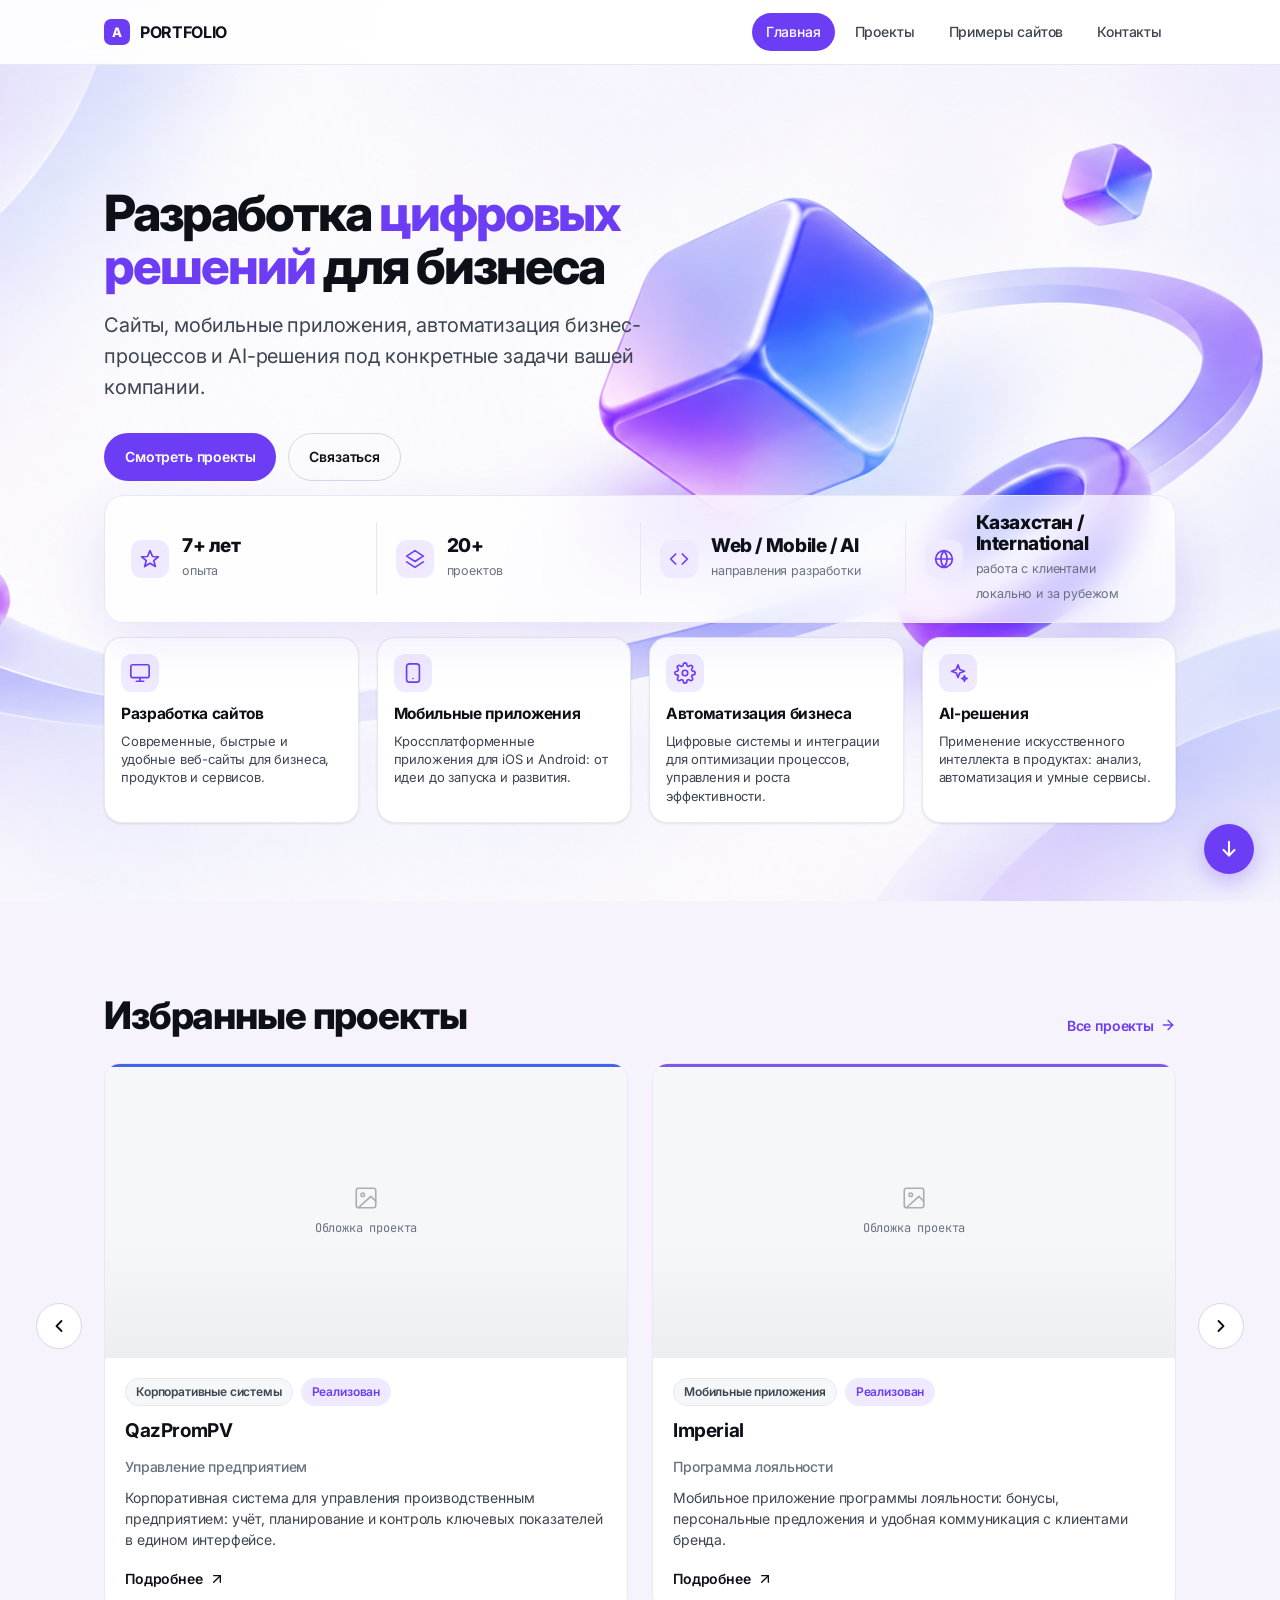
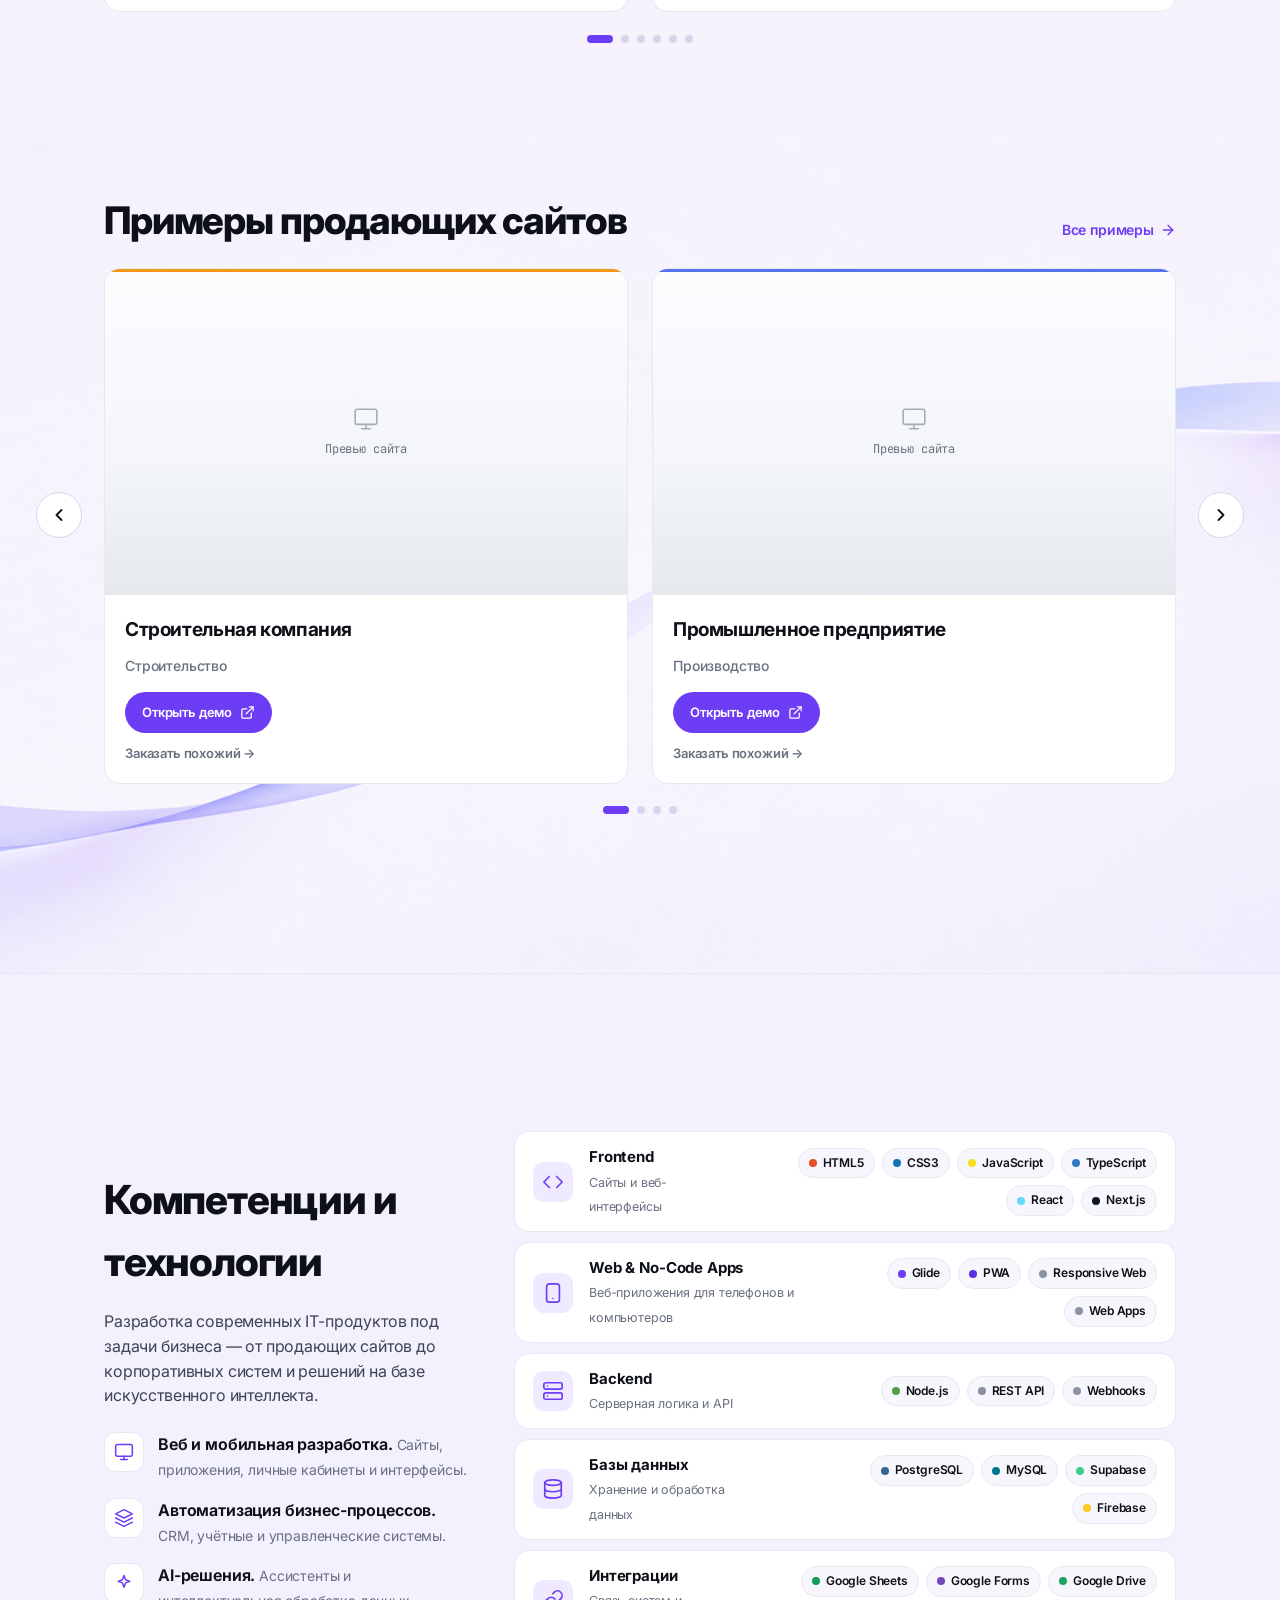
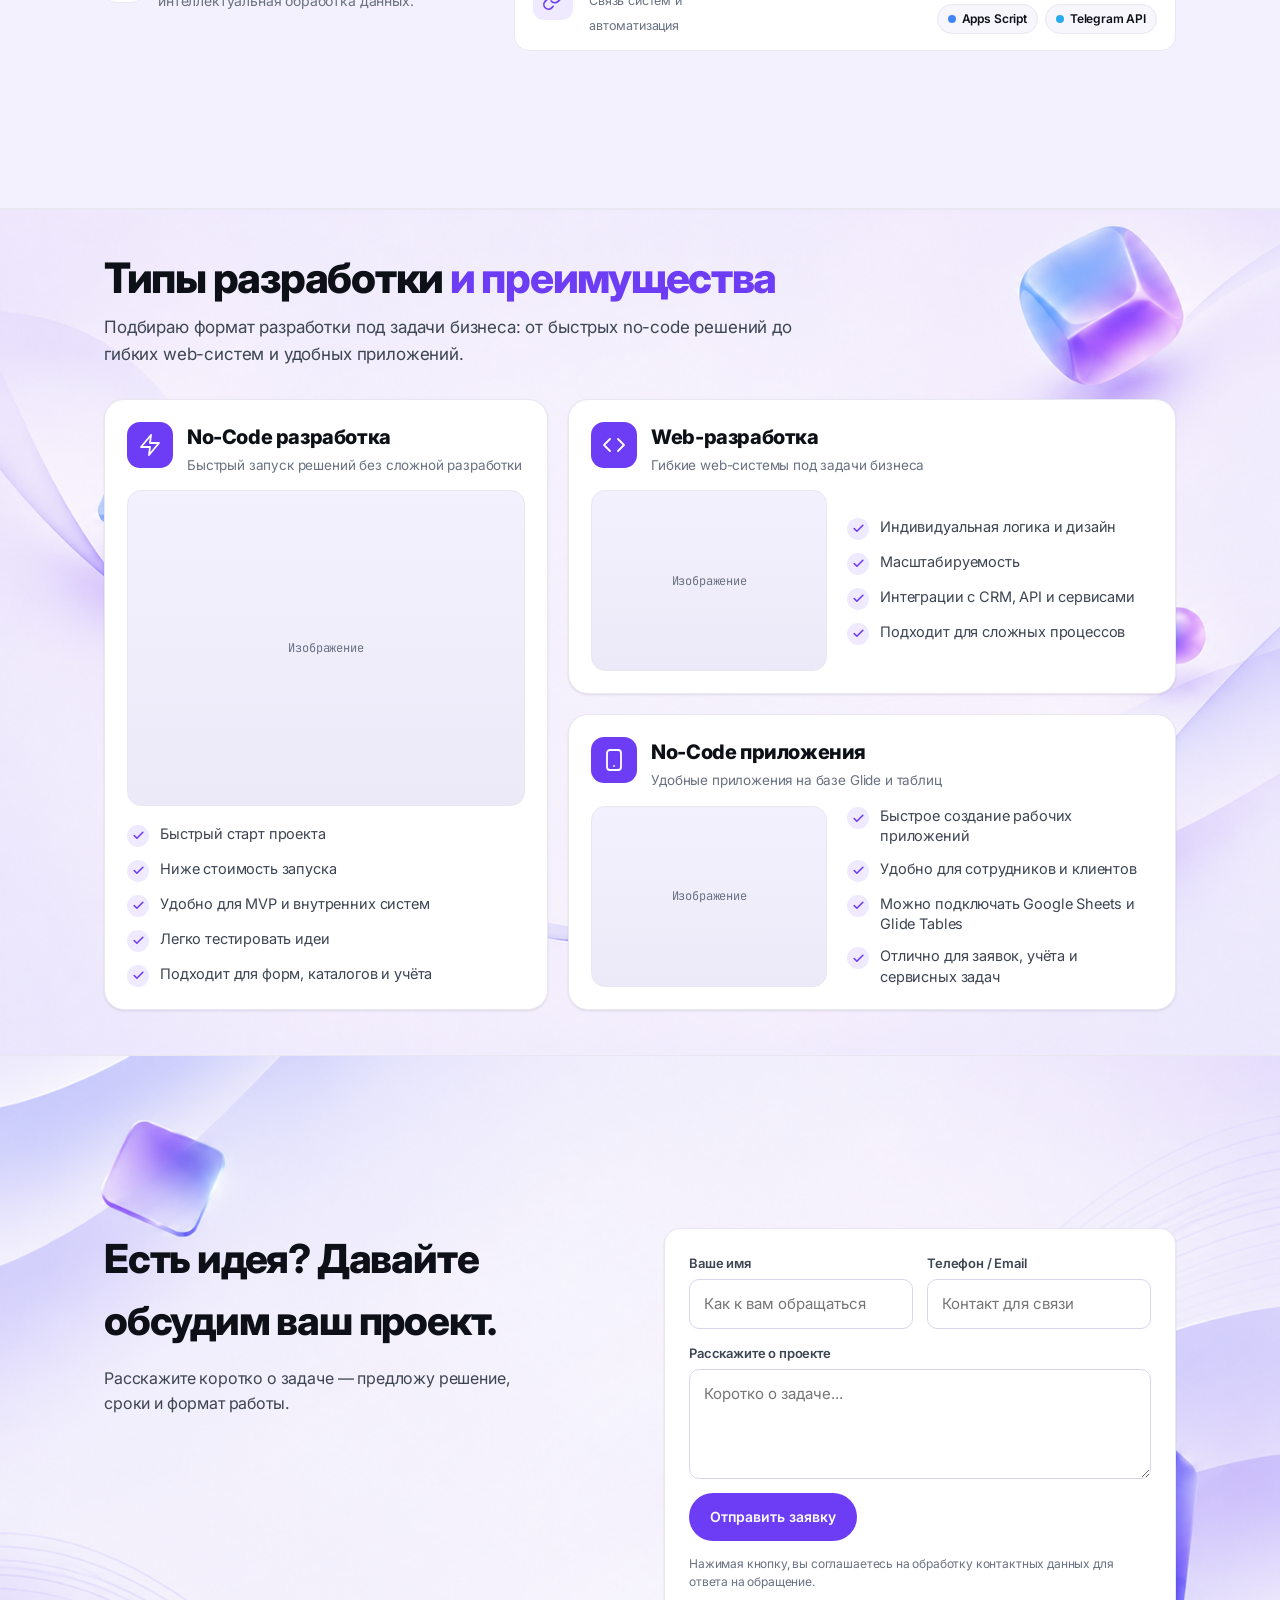
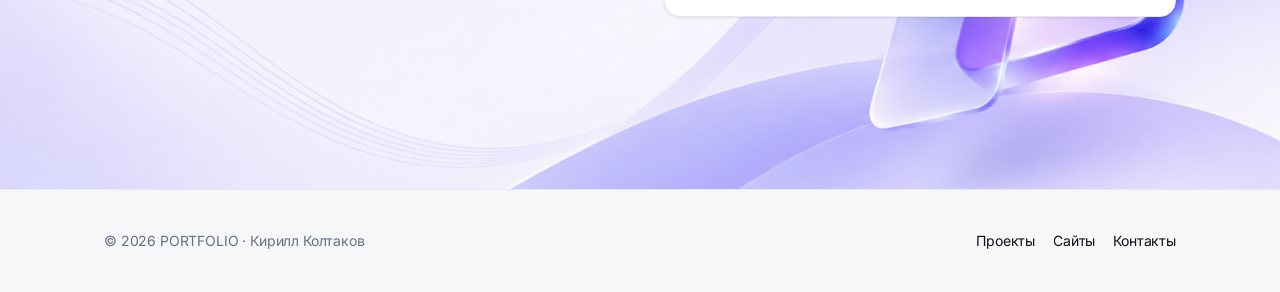
==== index.html @ 623ddc6e "init" ====
<!DOCTYPE html>
<html lang="ru">
<head>
  <meta charset="UTF-8">
  <meta name="viewport" content="width=device-width, initial-scale=1">
  <title>Портфолио — Разработка цифровых решений для бизнеса</title>
  <meta name="description" content="Разработка сайтов, мобильных приложений, автоматизация бизнес-процессов и AI-решения. Портфолио реализованных IT-проектов и примеры продающих сайтов.">
  <link rel="preconnect" href="https://fonts.googleapis.com">
  <link rel="preconnect" href="https://fonts.gstatic.com" crossorigin>
  <link href="https://fonts.googleapis.com/css2?family=Inter:wght@400;500;600;700;800&family=JetBrains+Mono:wght@400;500&display=swap" rel="stylesheet">
  <link rel="stylesheet" href="assets/css/styles.css">
</head>
<body>

  <!-- ШАПКА -->
  <header class="site-header">
    <div class="container nav">
      <a class="brand" href="index.html"><span class="brand-mark">A</span> PORTFOLIO</a>
      <nav class="nav-links" id="nav-links">
        <a href="index.html" class="is-active">Главная</a>
        <a href="projects.html">Проекты</a>
        <a href="sites.html">Примеры сайтов</a>
        <a href="#contact">Контакты</a>
      </nav>
      <button class="nav-toggle" id="nav-toggle" aria-label="Меню"><span></span></button>
    </div>
  </header>

  <!-- 01 — ПЕРВЫЙ ЭКРАН -->
  <section class="hero">
    <div class="container">
      <div class="hero-copy reveal in">
        <h1>Разработка <span class="grad">цифровых решений</span> для бизнеса</h1>
        <p class="lead">Сайты, мобильные приложения, автоматизация бизнес-процессов и AI-решения под конкретные задачи вашей компании.</p>
        <div class="hero-actions">
          <a class="btn btn-primary" href="projects.html">Смотреть проекты</a>
          <a class="btn btn-ghost" href="#contact">Связаться</a>
        </div>
      </div>

      <!-- Строка статистики -->
      <div class="stats reveal">
        <div class="stat">
          <span class="ic"><svg width="20" height="20" viewBox="0 0 24 24" fill="none" stroke="currentColor" stroke-width="2" stroke-linecap="round" stroke-linejoin="round"><polygon points="12 2 15 9 22 9.3 16.5 14 18.5 21 12 17 5.5 21 7.5 14 2 9.3 9 9"/></svg></span>
          <div><b>7+ лет</b><span>опыта</span></div>
        </div>
        <div class="stat">
          <span class="ic"><svg width="20" height="20" viewBox="0 0 24 24" fill="none" stroke="currentColor" stroke-width="2" stroke-linecap="round" stroke-linejoin="round"><polygon points="12 2 22 8.5 12 15 2 8.5 12 2"/><polyline points="2 15.5 12 22 22 15.5"/></svg></span>
          <div><b>20+</b><span>проектов</span></div>
        </div>
        <div class="stat">
          <span class="ic"><svg width="20" height="20" viewBox="0 0 24 24" fill="none" stroke="currentColor" stroke-width="2" stroke-linecap="round" stroke-linejoin="round"><polyline points="16 18 22 12 16 6"/><polyline points="8 6 2 12 8 18"/></svg></span>
          <div><b>Web / Mobile / AI</b><span>направления разработки</span></div>
        </div>
        <div class="stat">
          <span class="ic"><svg width="20" height="20" viewBox="0 0 24 24" fill="none" stroke="currentColor" stroke-width="2" stroke-linecap="round" stroke-linejoin="round"><circle cx="12" cy="12" r="10"/><line x1="2" y1="12" x2="22" y2="12"/><path d="M12 2a15.3 15.3 0 0 1 0 20 15.3 15.3 0 0 1 0-20z"/></svg></span>
          <div><b>Казахстан / International</b><span>работа с клиентами локально и за рубежом</span></div>
        </div>
      </div>

      <!-- Направления -->
      <div class="directions">
        <div class="dir-card reveal">
          <div class="dir-icon"><svg width="22" height="22" viewBox="0 0 24 24" fill="none" stroke="currentColor" stroke-width="1.8" stroke-linecap="round" stroke-linejoin="round"><rect x="2" y="3" width="20" height="14" rx="2"/><line x1="8" y1="21" x2="16" y2="21"/><line x1="12" y1="17" x2="12" y2="21"/></svg></div>
          <h3>Разработка сайтов</h3>
          <p>Современные, быстрые и удобные веб-сайты для бизнеса, продуктов и сервисов.</p>
        </div>
        <div class="dir-card reveal">
          <div class="dir-icon"><svg width="22" height="22" viewBox="0 0 24 24" fill="none" stroke="currentColor" stroke-width="1.8" stroke-linecap="round" stroke-linejoin="round"><rect x="5" y="2" width="14" height="20" rx="3"/><line x1="12" y1="18" x2="12" y2="18"/></svg></div>
          <h3>Мобильные приложения</h3>
          <p>Кроссплатформенные приложения для iOS и Android: от идеи до запуска и развития.</p>
        </div>
        <div class="dir-card reveal">
          <div class="dir-icon"><svg width="22" height="22" viewBox="0 0 24 24" fill="none" stroke="currentColor" stroke-width="1.8" stroke-linecap="round" stroke-linejoin="round"><circle cx="12" cy="12" r="3"/><path d="M19.4 15a1.65 1.65 0 0 0 .33 1.82l.06.06a2 2 0 1 1-2.83 2.83l-.06-.06a1.65 1.65 0 0 0-1.82-.33 1.65 1.65 0 0 0-1 1.51V21a2 2 0 0 1-4 0v-.09A1.65 1.65 0 0 0 9 19.4a1.65 1.65 0 0 0-1.82.33l-.06.06a2 2 0 1 1-2.83-2.83l.06-.06a1.65 1.65 0 0 0 .33-1.82 1.65 1.65 0 0 0-1.51-1H3a2 2 0 0 1 0-4h.09A1.65 1.65 0 0 0 4.6 9a1.65 1.65 0 0 0-.33-1.82l-.06-.06a2 2 0 1 1 2.83-2.83l.06.06a1.65 1.65 0 0 0 1.82.33H9a1.65 1.65 0 0 0 1-1.51V3a2 2 0 0 1 4 0v.09a1.65 1.65 0 0 0 1 1.51 1.65 1.65 0 0 0 1.82-.33l.06-.06a2 2 0 1 1 2.83 2.83l-.06.06a1.65 1.65 0 0 0-.33 1.82V9a1.65 1.65 0 0 0 1.51 1H21a2 2 0 0 1 0 4h-.09a1.65 1.65 0 0 0-1.51 1z"/></svg></div>
          <h3>Автоматизация бизнеса</h3>
          <p>Цифровые системы и интеграции для оптимизации процессов, управления и роста эффективности.</p>
        </div>
        <div class="dir-card reveal">
          <div class="dir-icon"><svg width="22" height="22" viewBox="0 0 24 24" fill="none" stroke="currentColor" stroke-width="1.8" stroke-linecap="round" stroke-linejoin="round"><path d="M12 3l1.9 5.1L19 10l-5.1 1.9L12 17l-1.9-5.1L5 10l5.1-1.9L12 3z"/><path d="M19 15l.8 2.2L22 18l-2.2.8L19 21l-.8-2.2L16 18l2.2-.8L19 15z"/></svg></div>
          <h3>AI-решения</h3>
          <p>Применение искусственного интеллекта в продуктах: анализ, автоматизация и умные сервисы.</p>
        </div>
      </div>
    </div>
  </section>

  <!-- 02 — ИЗБРАННЫЕ ПРОЕКТЫ -->
  <section id="projects" class="section-full">
    <div class="container">
      <div class="section-head">
        <div>
          <h2>Избранные проекты</h2>
        </div>
        <a class="link-more" href="projects.html">Все проекты <svg width="16" height="16" viewBox="0 0 24 24" fill="none" stroke="currentColor" stroke-width="2" stroke-linecap="round" stroke-linejoin="round"><line x1="5" y1="12" x2="19" y2="12"/><polyline points="12 5 19 12 12 19"/></svg></a>
      </div>
      <div class="slider">
        <button class="slider-btn prev" type="button" aria-label="Предыдущий"><svg width="20" height="20" viewBox="0 0 24 24" fill="none" stroke="currentColor" stroke-width="2.2" stroke-linecap="round" stroke-linejoin="round"><polyline points="15 18 9 12 15 6"/></svg></button>
        <div class="slider-viewport"><div class="slider-track" id="featured-track"></div></div>
        <button class="slider-btn next" type="button" aria-label="Следующий"><svg width="20" height="20" viewBox="0 0 24 24" fill="none" stroke="currentColor" stroke-width="2.2" stroke-linecap="round" stroke-linejoin="round"><polyline points="9 18 15 12 9 6"/></svg></button>
        <div class="slider-dots" id="featured-dots"></div>
      </div>
    </div>
  </section>

  <!-- 03 — ПРИМЕРЫ ПРОДАЮЩИХ САЙТОВ -->
  <section id="demo-sites" class="section-full">
    <div class="container">
      <div class="section-head">
        <div>
          <h2>Примеры продающих сайтов</h2>
        </div>
        <a class="link-more" href="sites.html">Все примеры <svg width="16" height="16" viewBox="0 0 24 24" fill="none" stroke="currentColor" stroke-width="2" stroke-linecap="round" stroke-linejoin="round"><line x1="5" y1="12" x2="19" y2="12"/><polyline points="12 5 19 12 12 19"/></svg></a>
      </div>
      <div class="slider">
        <button class="slider-btn prev" type="button" aria-label="Предыдущий"><svg width="20" height="20" viewBox="0 0 24 24" fill="none" stroke="currentColor" stroke-width="2.2" stroke-linecap="round" stroke-linejoin="round"><polyline points="15 18 9 12 15 6"/></svg></button>
        <div class="slider-viewport"><div class="slider-track" id="sites-track"></div></div>
        <button class="slider-btn next" type="button" aria-label="Следующий"><svg width="20" height="20" viewBox="0 0 24 24" fill="none" stroke="currentColor" stroke-width="2.2" stroke-linecap="round" stroke-linejoin="round"><polyline points="9 18 15 12 9 6"/></svg></button>
        <div class="slider-dots" id="sites-dots"></div>
      </div>
    </div>
  </section>

  <!-- 04 — КОМПЕТЕНЦИИ -->
  <section class="about section-full" id="about">
    <div class="container">
      <div class="about-grid">
        <div class="about-left reveal">
          <h2>Компетенции и технологии</h2>
          <p>Разработка современных IT-продуктов под задачи бизнеса — от продающих сайтов до корпоративных систем и решений на базе искусственного интеллекта.</p>
          <div class="about-points">
            <div class="pt">
              <span class="pt-ic"><svg width="20" height="20" viewBox="0 0 24 24" fill="none" stroke="currentColor" stroke-width="1.8" stroke-linecap="round" stroke-linejoin="round"><rect x="2" y="3" width="20" height="14" rx="2"/><line x1="8" y1="21" x2="16" y2="21"/><line x1="12" y1="17" x2="12" y2="21"/></svg></span>
              <div><b>Веб и мобильная разработка.</b> <span>Сайты, приложения, личные кабинеты и интерфейсы.</span></div>
            </div>
            <div class="pt">
              <span class="pt-ic"><svg width="20" height="20" viewBox="0 0 24 24" fill="none" stroke="currentColor" stroke-width="1.8" stroke-linecap="round" stroke-linejoin="round"><polygon points="12 2 2 7 12 12 22 7 12 2"/><polyline points="2 17 12 22 22 17"/><polyline points="2 12 12 17 22 12"/></svg></span>
              <div><b>Автоматизация бизнес-процессов.</b> <span>CRM, учётные и управленческие системы.</span></div>
            </div>
            <div class="pt">
              <span class="pt-ic"><svg width="20" height="20" viewBox="0 0 24 24" fill="none" stroke="currentColor" stroke-width="1.8" stroke-linecap="round" stroke-linejoin="round"><path d="M12 3l1.9 5.1L19 10l-5.1 1.9L12 17l-1.9-5.1L5 10l5.1-1.9L12 3z"/></svg></span>
              <div><b>AI-решения.</b> <span>Ассистенты и интеллектуальная обработка данных.</span></div>
            </div>
          </div>
        </div>

        <div class="tech-stack reveal">
          <div class="stack-row">
            <span class="s-ic"><svg width="22" height="22" viewBox="0 0 24 24" fill="none" stroke="currentColor" stroke-width="1.8" stroke-linecap="round" stroke-linejoin="round"><polyline points="16 18 22 12 16 6"/><polyline points="8 6 2 12 8 18"/></svg></span>
            <div class="s-meta"><b>Frontend</b><span>Сайты и веб-интерфейсы</span></div>
            <div class="s-chips">
              <span class="tech-chip"><span class="b" style="background:#e34f26"></span>HTML5</span>
              <span class="tech-chip"><span class="b" style="background:#1572b6"></span>CSS3</span>
              <span class="tech-chip"><span class="b" style="background:#f7df1e"></span>JavaScript</span>
              <span class="tech-chip"><span class="b" style="background:#3178c6"></span>TypeScript</span>
              <span class="tech-chip"><span class="b" style="background:#61dafb"></span>React</span>
              <span class="tech-chip"><span class="b" style="background:#111827"></span>Next.js</span>
            </div>
          </div>

          <div class="stack-row">
            <span class="s-ic"><svg width="22" height="22" viewBox="0 0 24 24" fill="none" stroke="currentColor" stroke-width="1.8" stroke-linecap="round" stroke-linejoin="round"><rect x="5" y="2" width="14" height="20" rx="3"/><line x1="12" y1="18" x2="12.01" y2="18"/></svg></span>
            <div class="s-meta"><b>Web &amp; No-Code Apps</b><span>Веб-приложения для телефонов и компьютеров</span></div>
            <div class="s-chips">
              <span class="tech-chip"><span class="b" style="background:#6d3cf5"></span>Glide</span>
              <span class="tech-chip"><span class="b" style="background:#5a2fe0"></span>PWA</span>
              <span class="tech-chip"><span class="b" style="background:#8a93a3"></span>Responsive Web</span>
              <span class="tech-chip"><span class="b" style="background:#8a93a3"></span>Web Apps</span>
            </div>
          </div>

          <div class="stack-row">
            <span class="s-ic"><svg width="22" height="22" viewBox="0 0 24 24" fill="none" stroke="currentColor" stroke-width="1.8" stroke-linecap="round" stroke-linejoin="round"><rect x="2" y="3" width="20" height="7" rx="2"/><rect x="2" y="14" width="20" height="7" rx="2"/><line x1="6" y1="6.5" x2="6.01" y2="6.5"/><line x1="6" y1="17.5" x2="6.01" y2="17.5"/></svg></span>
            <div class="s-meta"><b>Backend</b><span>Серверная логика и API</span></div>
            <div class="s-chips">
              <span class="tech-chip"><span class="b" style="background:#539e43"></span>Node.js</span>
              <span class="tech-chip"><span class="b" style="background:#8a93a3"></span>REST API</span>
              <span class="tech-chip"><span class="b" style="background:#8a93a3"></span>Webhooks</span>
            </div>
          </div>

          <div class="stack-row">
            <span class="s-ic"><svg width="22" height="22" viewBox="0 0 24 24" fill="none" stroke="currentColor" stroke-width="1.8" stroke-linecap="round" stroke-linejoin="round"><ellipse cx="12" cy="5" rx="9" ry="3"/><path d="M3 5v14c0 1.7 4 3 9 3s9-1.3 9-3V5"/><path d="M3 12c0 1.7 4 3 9 3s9-1.3 9-3"/></svg></span>
            <div class="s-meta"><b>Базы данных</b><span>Хранение и обработка данных</span></div>
            <div class="s-chips">
              <span class="tech-chip"><span class="b" style="background:#336791"></span>PostgreSQL</span>
              <span class="tech-chip"><span class="b" style="background:#00758f"></span>MySQL</span>
              <span class="tech-chip"><span class="b" style="background:#3ecf8e"></span>Supabase</span>
              <span class="tech-chip"><span class="b" style="background:#ffca28"></span>Firebase</span>
            </div>
          </div>

          <div class="stack-row">
            <span class="s-ic"><svg width="22" height="22" viewBox="0 0 24 24" fill="none" stroke="currentColor" stroke-width="1.8" stroke-linecap="round" stroke-linejoin="round"><path d="M10 13a5 5 0 0 0 7.54.54l3-3a5 5 0 0 0-7.07-7.07l-1.72 1.71"/><path d="M14 11a5 5 0 0 0-7.54-.54l-3 3a5 5 0 0 0 7.07 7.07l1.71-1.71"/></svg></span>
            <div class="s-meta"><b>Интеграции</b><span>Связь систем и автоматизация</span></div>
            <div class="s-chips">
              <span class="tech-chip"><span class="b" style="background:#0f9d58"></span>Google Sheets</span>
              <span class="tech-chip"><span class="b" style="background:#7248b9"></span>Google Forms</span>
              <span class="tech-chip"><span class="b" style="background:#1da462"></span>Google Drive</span>
              <span class="tech-chip"><span class="b" style="background:#4285f4"></span>Apps Script</span>
              <span class="tech-chip"><span class="b" style="background:#2aabee"></span>Telegram API</span>
            </div>
          </div>
        </div>
      </div>
    </div>
  </section>

  <!-- 05 — ТИПЫ РАЗРАБОТКИ -->
  <section class="formats section-full" id="formats">
    <div class="container">
      <div class="formats-head reveal">
        <h2>Типы разработки <span class="accent-text">и преимущества</span></h2>
        <p>Подбираю формат разработки под задачи бизнеса: от быстрых no-code решений до гибких web-систем и удобных приложений.</p>
      </div>

      <div class="types-grid">
        <!-- Левая высокая карточка -->
        <article class="type-card tall reveal">
          <div class="type-head">
            <span class="type-ic"><svg width="24" height="24" viewBox="0 0 24 24" fill="none" stroke="currentColor" stroke-width="1.8" stroke-linecap="round" stroke-linejoin="round"><polygon points="13 2 3 14 12 14 11 22 21 10 12 10 13 2"/></svg></span>
            <div><h3>No-Code разработка</h3><p>Быстрый запуск решений без сложной разработки</p></div>
          </div>
          <div class="type-img type-img-tall">Изображение</div>
          <ul class="type-list">
            <li><span class="chk"><svg width="13" height="13" viewBox="0 0 24 24" fill="none" stroke="currentColor" stroke-width="3" stroke-linecap="round" stroke-linejoin="round"><polyline points="20 6 9 17 4 12"/></svg></span>Быстрый старт проекта</li>
            <li><span class="chk"><svg width="13" height="13" viewBox="0 0 24 24" fill="none" stroke="currentColor" stroke-width="3" stroke-linecap="round" stroke-linejoin="round"><polyline points="20 6 9 17 4 12"/></svg></span>Ниже стоимость запуска</li>
            <li><span class="chk"><svg width="13" height="13" viewBox="0 0 24 24" fill="none" stroke="currentColor" stroke-width="3" stroke-linecap="round" stroke-linejoin="round"><polyline points="20 6 9 17 4 12"/></svg></span>Удобно для MVP и внутренних систем</li>
            <li><span class="chk"><svg width="13" height="13" viewBox="0 0 24 24" fill="none" stroke="currentColor" stroke-width="3" stroke-linecap="round" stroke-linejoin="round"><polyline points="20 6 9 17 4 12"/></svg></span>Легко тестировать идеи</li>
            <li><span class="chk"><svg width="13" height="13" viewBox="0 0 24 24" fill="none" stroke="currentColor" stroke-width="3" stroke-linecap="round" stroke-linejoin="round"><polyline points="20 6 9 17 4 12"/></svg></span>Подходит для форм, каталогов и учёта</li>
          </ul>
        </article>

        <!-- Правая верхняя -->
        <article class="type-card reveal">
          <div class="type-head">
            <span class="type-ic"><svg width="24" height="24" viewBox="0 0 24 24" fill="none" stroke="currentColor" stroke-width="1.8" stroke-linecap="round" stroke-linejoin="round"><polyline points="16 18 22 12 16 6"/><polyline points="8 6 2 12 8 18"/></svg></span>
            <div><h3>Web-разработка</h3><p>Гибкие web-системы под задачи бизнеса</p></div>
          </div>
          <div class="type-body">
            <div class="type-img">Изображение</div>
            <ul class="type-list">
              <li><span class="chk"><svg width="13" height="13" viewBox="0 0 24 24" fill="none" stroke="currentColor" stroke-width="3" stroke-linecap="round" stroke-linejoin="round"><polyline points="20 6 9 17 4 12"/></svg></span>Индивидуальная логика и дизайн</li>
              <li><span class="chk"><svg width="13" height="13" viewBox="0 0 24 24" fill="none" stroke="currentColor" stroke-width="3" stroke-linecap="round" stroke-linejoin="round"><polyline points="20 6 9 17 4 12"/></svg></span>Масштабируемость</li>
              <li><span class="chk"><svg width="13" height="13" viewBox="0 0 24 24" fill="none" stroke="currentColor" stroke-width="3" stroke-linecap="round" stroke-linejoin="round"><polyline points="20 6 9 17 4 12"/></svg></span>Интеграции с CRM, API и сервисами</li>
              <li><span class="chk"><svg width="13" height="13" viewBox="0 0 24 24" fill="none" stroke="currentColor" stroke-width="3" stroke-linecap="round" stroke-linejoin="round"><polyline points="20 6 9 17 4 12"/></svg></span>Подходит для сложных процессов</li>
            </ul>
          </div>
        </article>

        <!-- Правая нижняя -->
        <article class="type-card reveal">
          <div class="type-head">
            <span class="type-ic"><svg width="24" height="24" viewBox="0 0 24 24" fill="none" stroke="currentColor" stroke-width="1.8" stroke-linecap="round" stroke-linejoin="round"><rect x="5" y="2" width="14" height="20" rx="3"/><line x1="12" y1="18" x2="12.01" y2="18"/></svg></span>
            <div><h3>No-Code приложения</h3><p>Удобные приложения на базе Glide и таблиц</p></div>
          </div>
          <div class="type-body">
            <div class="type-img">Изображение</div>
            <ul class="type-list">
              <li><span class="chk"><svg width="13" height="13" viewBox="0 0 24 24" fill="none" stroke="currentColor" stroke-width="3" stroke-linecap="round" stroke-linejoin="round"><polyline points="20 6 9 17 4 12"/></svg></span>Быстрое создание рабочих приложений</li>
              <li><span class="chk"><svg width="13" height="13" viewBox="0 0 24 24" fill="none" stroke="currentColor" stroke-width="3" stroke-linecap="round" stroke-linejoin="round"><polyline points="20 6 9 17 4 12"/></svg></span>Удобно для сотрудников и клиентов</li>
              <li><span class="chk"><svg width="13" height="13" viewBox="0 0 24 24" fill="none" stroke="currentColor" stroke-width="3" stroke-linecap="round" stroke-linejoin="round"><polyline points="20 6 9 17 4 12"/></svg></span>Можно подключать Google Sheets и Glide Tables</li>
              <li><span class="chk"><svg width="13" height="13" viewBox="0 0 24 24" fill="none" stroke="currentColor" stroke-width="3" stroke-linecap="round" stroke-linejoin="round"><polyline points="20 6 9 17 4 12"/></svg></span>Отлично для заявок, учёта и сервисных задач</li>
            </ul>
          </div>
        </article>
      </div>
    </div>
  </section>

  <!-- 06 — КОНТАКТЫ + ПОДВАЛ (на всю высоту) -->
  <div class="contact-footer">
  <section class="contact" id="contact">
    <div class="container">
      <div class="contact-wrap">
        <div class="reveal">
          <h2>Есть идея? Давайте обсудим ваш проект.</h2>
          <p>Расскажите коротко о задаче — предложу решение, сроки и формат работы.</p>
        </div>
        <form class="form reveal" id="contact-form" novalidate>
          <div class="row">
            <div class="field"><label for="f-name">Ваше имя</label><input class="input" id="f-name" name="name" type="text" placeholder="Как к вам обращаться"></div>
            <div class="field"><label for="f-contact">Телефон / Email</label><input class="input" id="f-contact" name="contact" type="text" placeholder="Контакт для связи"></div>
          </div>
          <div class="field"><label for="f-message">Расскажите о проекте</label><textarea class="textarea" id="f-message" name="message" placeholder="Коротко о задаче..."></textarea></div>
          <!-- honeypot -->
          <input type="text" id="f-website" name="website" tabindex="-1" autocomplete="off" style="position:absolute;left:-9999px" aria-hidden="true">
          <div style="display:flex;align-items:center;gap:14px;flex-wrap:wrap">
            <button class="btn btn-primary" type="submit">Отправить заявку</button>
            <span class="form-ok" id="form-ok">Открываю WhatsApp — отправьте сообщение, и я свяжусь с вами.</span>
          </div>
          <div class="form-note">Нажимая кнопку, вы соглашаетесь на обработку контактных данных для ответа на обращение.</div>
        </form>
      </div>
    </div>
  </section>

  <!-- ФУТЕР -->
  <footer class="site-footer">
    <div class="container footer-inner">
      <div class="muted">© <span id="year">2026</span> PORTFOLIO · Кирилл Колтаков</div>
      <nav class="footer-links">
        <a href="projects.html">Проекты</a>
        <a href="sites.html">Сайты</a>
        <a href="#contact">Контакты</a>
      </nav>
    </div>
  </footer>
  </div>

  <script src="assets/js/data.js"></script>
  <script src="assets/js/app.js"></script>
</body>
</html>
---- assets/css/styles.css ----
/* ============================================================
   ПОРТФОЛИО — СВЕТЛАЯ ТЕМА
   Дизайн-система: токены, типографика, компоненты, адаптив
   ============================================================ */

:root {
  /* Палитра (светлая тема) */
  --bg:          #ffffff;
  --bg-soft:     #f6f7f9;
  --surface:     #ffffff;
  --ink:         #0d1117;
  --ink-2:       #3d4552;
  --muted:       #697180;
  --line:        #e9e7f2;
  --line-strong: #d9d5ec;
  --accent:      #6d3cf5;
  --accent-2:    #8b5cff;
  --accent-deep: #5a2fe0;
  --accent-soft: #efeaff;
  --accent-grad: linear-gradient(135deg, #8b5cff, #5a2fe0);
  --ok:          #0ca678;

  /* Типографика */
  --font-sans: "Inter", -apple-system, BlinkMacSystemFont, "Segoe UI", Roboto, "Helvetica Neue", Arial, sans-serif;
  --font-mono: "JetBrains Mono", ui-monospace, SFMono-Regular, "SF Mono", Menlo, Consolas, monospace;

  /* Радиусы и тени */
  --r-sm: 10px;
  --r-md: 16px;
  --r-lg: 22px;
  --shadow-sm: 0 1px 2px rgba(13,17,23,.04), 0 1px 3px rgba(13,17,23,.06);
  --shadow-md: 0 6px 24px rgba(13,17,23,.08);
  --shadow-lg: 0 18px 48px rgba(13,17,23,.12);

  /* Сетка */
  --maxw: 1120px;
  --gap:  24px;
}

/* ---------- Сброс ---------- */
*, *::before, *::after { box-sizing: border-box; }
* { margin: 0; }
html { scroll-behavior: smooth; -webkit-text-size-adjust: 100%; }
body {
  font-family: var(--font-sans);
  background:
    radial-gradient(1200px 520px at 78% -8%, #efe9ff 0%, rgba(239,233,255,0) 60%),
    radial-gradient(900px 480px at 0% 0%, #f3f0ff 0%, rgba(243,240,255,0) 55%),
    var(--bg);
  color: var(--ink);
  line-height: 1.55;
  font-size: 16px;
  letter-spacing: -0.01em;
  -webkit-font-smoothing: antialiased;
  text-rendering: optimizeLegibility;
}
img, svg { display: block; max-width: 100%; }
a { color: inherit; text-decoration: none; }
button { font: inherit; cursor: pointer; }
ul { list-style: none; padding: 0; }

/* ---------- Контейнер ---------- */
.container { width: 100%; max-width: var(--maxw); margin: 0 auto; padding: 0 24px; }

/* ---------- Шапка / навигация ---------- */
.site-header {
  position: sticky; top: 0; z-index: 50;
  background: rgba(255,255,255,.78);
  backdrop-filter: saturate(180%) blur(14px);
  -webkit-backdrop-filter: saturate(180%) blur(14px);
  border-bottom: 1px solid var(--line);
}
.nav {
  display: flex; align-items: center; justify-content: space-between;
  height: 64px; gap: 20px;
}
.brand { display: flex; align-items: center; gap: 10px; font-weight: 700; letter-spacing: -0.02em; }
.brand-mark {
  width: 26px; height: 26px; border-radius: 7px;
  background: var(--accent); color: #fff;
  display: grid; place-items: center; font-size: 13px; font-weight: 800;
}
.nav-links { display: flex; align-items: center; gap: 6px; }
.nav-links a {
  padding: 8px 14px; border-radius: 999px; font-size: 14px; font-weight: 500;
  color: var(--ink-2); transition: background .18s ease, color .18s ease;
}
.nav-links a:hover { background: var(--bg-soft); color: var(--ink); }
.nav-links a.is-active { background: var(--accent); color: #fff; }

.nav-toggle { display: none; width: 40px; height: 40px; border: 1px solid var(--line); background: #fff; border-radius: 10px; align-items: center; justify-content: center; }
.nav-toggle span { position: relative; width: 18px; height: 2px; background: var(--ink); display: block; }
.nav-toggle span::before, .nav-toggle span::after { content: ""; position: absolute; left: 0; width: 18px; height: 2px; background: var(--ink); }
.nav-toggle span::before { top: -6px; } .nav-toggle span::after { top: 6px; }

/* ---------- Кнопки ---------- */
.btn {
  display: inline-flex; align-items: center; gap: 8px;
  padding: 12px 20px; border-radius: 999px; font-size: 14px; font-weight: 600;
  border: 1px solid transparent; transition: transform .15s ease, background .18s ease, box-shadow .18s ease, border-color .18s ease;
  white-space: nowrap;
}
.btn:active { transform: translateY(1px); }
.btn-primary { background: var(--accent); color: #fff; }
.btn-primary:hover { background: var(--accent-deep); }
.btn-ghost { background: transparent; color: var(--ink); border-color: var(--line-strong); }
.btn-ghost:hover { border-color: var(--accent); color: var(--accent); }
.btn-accent { background: var(--accent); color: #fff; }
.btn-accent:hover { background: var(--accent-deep); }
.btn-wa { background: #25d366; color: #fff; }
.btn-tg { background: #2aabee; color: #fff; }
.btn-sm { padding: 9px 16px; font-size: 13px; }
.btn-full { width: 100%; justify-content: center; }

/* ---------- Секции и заголовки ---------- */
section { padding: 72px 0; }
.section-label {
  font-family: var(--font-mono); font-size: 12px; letter-spacing: .08em;
  color: var(--muted); text-transform: uppercase; margin-bottom: 16px;
  display: flex; align-items: center; gap: 10px;
}
.section-label::before { content: ""; width: 22px; height: 1px; background: var(--line-strong); }
.section-head { display: flex; align-items: flex-end; justify-content: space-between; gap: 20px; margin-bottom: 36px; flex-wrap: wrap; }
.section-head h2 { font-size: clamp(26px, 3.5vw, 38px); line-height: 1.08; letter-spacing: -0.03em; font-weight: 800; }
.link-more { font-size: 14px; font-weight: 600; color: var(--accent); display: inline-flex; align-items: center; gap: 6px; }
.link-more:hover { gap: 10px; }

/* ---------- Hero ---------- */
.hero { padding: 84px 0 40px; }
.hero-inner { max-width: 820px; }
.hero h1 {
  font-size: clamp(34px, 6vw, 62px); line-height: 1.02; letter-spacing: -0.04em;
  font-weight: 800; margin-bottom: 22px;
}
.hero h1 .grad { color: var(--accent); }
.hero p.lead { font-size: clamp(17px, 2.2vw, 20px); color: var(--ink-2); max-width: 620px; margin-bottom: 30px; }
.hero-actions { display: flex; gap: 12px; flex-wrap: wrap; }

.hero-visual {
  margin-top: 48px; height: clamp(200px, 34vw, 360px); border-radius: var(--r-lg);
  border: 1px solid var(--line); background:
    radial-gradient(900px 300px at 15% 0%, var(--accent-soft), transparent 60%),
    linear-gradient(180deg, #fbfcfe, #f3f5f9);
  position: relative; overflow: hidden;
  display: grid; place-items: center;
}
.hero-visual .grid-dots {
  position: absolute; inset: 0;
  background-image: radial-gradient(var(--line-strong) 1px, transparent 1px);
  background-size: 26px 26px; opacity: .5; mask-image: radial-gradient(circle at 50% 40%, #000, transparent 75%);
}
.hero-visual .badge { position: relative; font-family: var(--font-mono); font-size: 13px; color: var(--muted); border: 1px dashed var(--line-strong); padding: 10px 18px; border-radius: 999px; background: rgba(255,255,255,.6); }

/* ---------- Сетки карточек ---------- */
.grid-2 { display: grid; grid-template-columns: repeat(2, 1fr); gap: var(--gap); }

/* ---------- Карточка проекта ---------- */
.card {
  background: var(--surface); border: 1px solid var(--line); border-radius: var(--r-md);
  overflow: hidden; display: flex; flex-direction: column;
  transition: transform .2s ease, box-shadow .25s ease, border-color .2s ease;
}
.card:hover { transform: translateY(-4px); border-color: var(--line-strong); }
.card-cover {
  position: relative; aspect-ratio: 16/9; background: var(--bg-soft);
  display: grid; place-items: center; overflow: hidden;
}
.card-cover img { width: 100%; height: 100%; object-fit: cover; }
.card-cover .ph {
  display: flex; flex-direction: column; align-items: center; gap: 8px;
  color: var(--muted); font-size: 12px; font-family: var(--font-mono);
}
.card-cover .ph svg { opacity: .55; }
.card-cover::after { content: ""; position: absolute; inset: 0; background: linear-gradient(180deg, transparent 60%, rgba(13,17,23,.04)); pointer-events: none; }
.card-accent { position: absolute; left: 0; top: 0; height: 3px; width: 100%; background: var(--accent); opacity: .9; }

.card-body { padding: 20px; display: flex; flex-direction: column; gap: 10px; flex: 1; }
.card-badges { display: flex; align-items: center; gap: 8px; flex-wrap: wrap; }
.chip { font-size: 12px; font-weight: 600; padding: 4px 10px; border-radius: 999px; background: var(--bg-soft); color: var(--ink-2); border: 1px solid var(--line); }
.chip-status { background: var(--accent-soft); color: var(--accent); border-color: transparent; }
.chip-status[data-s="Прототип"] { background: #fff4e6; color: #e8590c; }
.chip-status[data-s="Концепция"] { background: #f3f0ff; color: #7048e8; }
.card h3 { font-size: 19px; font-weight: 700; letter-spacing: -0.02em; }
.card .tagline { font-size: 14px; color: var(--muted); font-weight: 500; }
.card .desc { font-size: 14px; color: var(--ink-2); line-height: 1.5; }
.card-foot { margin-top: auto; padding-top: 6px; }
.card-link { font-size: 14px; font-weight: 600; color: var(--ink); display: inline-flex; align-items: center; gap: 6px; }
.card:hover .card-link { color: var(--accent); }
.card-link svg { transition: transform .18s ease; }
.card:hover .card-link svg { transform: translate(2px, -2px); }

/* клик по всей карточке */
.card-click { cursor: pointer; }

/* ---------- Карточка сайта (демо) ---------- */
.site-card .card-cover { aspect-ratio: 16/10; background: linear-gradient(180deg, #fbfcfe, #eef1f6); }
.site-card .card-foot { display: flex; flex-direction: column; gap: 10px; }
.site-actions { display: flex; gap: 10px; flex-wrap: wrap; }
.order-link { font-size: 13px; font-weight: 600; color: var(--muted); }
.order-link:hover { color: var(--accent); }

/* ---------- Компетенции и технологии ---------- */
.about { background: #F3F1FD; border-top: 1px solid var(--line); border-bottom: 1px solid var(--line); }
.about-grid { display: grid; grid-template-columns: minmax(0, 0.8fr) minmax(0, 1.45fr); gap: clamp(24px, 3.5vw, 48px); align-items: center; }
.about h2 { font-size: clamp(27px, 3.4vw, 40px); letter-spacing: -0.03em; font-weight: 800; margin-bottom: 16px; }
.about-left p { color: var(--ink-2); font-size: 16px; max-width: 440px; }
.about-points { display: grid; gap: 16px; margin-top: 24px; }
.about-points .pt { display: flex; gap: 14px; align-items: flex-start; }
.about-points .pt-ic { width: 40px; height: 40px; border-radius: 12px; background: #fff; border: 1px solid var(--line); color: var(--accent); display: grid; place-items: center; flex: none; }
.about-points b { font-weight: 650; }
.about-points span { color: var(--muted); font-size: 14px; }

.tech-stack { display: grid; gap: 10px; }
.stack-row { display: flex; align-items: center; gap: 16px; background: #fff; border: 1px solid var(--line); border-radius: 15px; padding: 13px 18px; }
.stack-row .s-ic { width: 40px; height: 40px; border-radius: 11px; background: var(--accent-soft); color: var(--accent); display: grid; place-items: center; flex: none; }
.stack-row .s-meta { flex: 0 1 auto; min-width: 140px; }
.stack-row .s-meta b { font-size: 15px; font-weight: 700; letter-spacing: -0.01em; display: block; }
.stack-row .s-meta span { font-size: 12.5px; color: var(--muted); }
.stack-row .s-chips { margin-left: auto; padding-left: 16px; display: flex; gap: 7px; flex-wrap: wrap; justify-content: flex-end; }
.tech-chip { display: inline-flex; align-items: center; gap: 6px; padding: 5px 10px; border-radius: 999px; background: #f7f6fd; border: 1px solid var(--line); font-size: 12px; font-weight: 600; color: var(--ink); white-space: nowrap; }
.tech-chip .b { width: 8px; height: 8px; border-radius: 50%; flex: none; }

@media (max-width: 680px) {
  .stack-row { flex-wrap: wrap; }
  .stack-row .s-chips { margin-left: 56px; padding-left: 0; width: 100%; justify-content: flex-start; margin-top: 8px; }
}

/* ============================================================
   ТИПЫ РАЗРАБОТКИ
   ============================================================ */
.formats { background: #FBFAFF url("../img/formats-bg.png") center / cover no-repeat; border-top: 1px solid var(--line); border-bottom: 1px solid var(--line); }
.accent-text { color: var(--accent); }
.formats-head { max-width: 820px; margin-bottom: clamp(24px, 3.5vh, 40px); }
.formats-head h2 { font-size: clamp(27px, 3.5vw, 42px); font-weight: 800; letter-spacing: -0.03em; line-height: 1.08; }
.formats-head p { color: var(--ink-2); font-size: clamp(15px, 1.7vw, 17px); margin-top: 14px; max-width: 720px; }

.types-grid { display: grid; grid-template-columns: 0.95fr 1.3fr; grid-template-rows: 1fr 1fr; gap: 20px; }
.type-card.tall { grid-row: 1 / span 2; }

.type-card { background: #fff; border: 1px solid var(--line); border-radius: 20px; padding: 22px; display: flex; flex-direction: column; box-shadow: var(--shadow-sm); }
.type-head { display: flex; gap: 14px; align-items: flex-start; margin-bottom: 16px; }
.type-ic { width: 46px; height: 46px; border-radius: 13px; background: var(--accent); color: #fff; display: grid; place-items: center; flex: none; }
.type-head h3 { font-size: 20px; font-weight: 800; letter-spacing: -0.02em; }
.type-head p { font-size: 13.5px; color: var(--muted); margin-top: 3px; line-height: 1.4; }

.type-img { background: linear-gradient(180deg, #f3f1fd, #eceaf8); border: 1px solid var(--line); border-radius: 14px; display: grid; place-items: center; color: var(--muted); font-family: var(--font-mono); font-size: 12px; min-height: 140px; }
.type-img-tall { flex: 1 1 auto; min-height: 200px; margin-bottom: 18px; }

.type-body { display: flex; gap: 20px; align-items: stretch; flex: 1; }
.type-body .type-img { flex: 0 0 42%; min-height: 150px; }
.type-body .type-list { flex: 1; align-self: center; }

.type-list { display: grid; gap: 12px; margin: 0; }
.type-list li { display: flex; gap: 11px; align-items: flex-start; font-size: 14.5px; color: var(--ink-2); line-height: 1.4; }
.type-list .chk { width: 22px; height: 22px; border-radius: 50%; background: var(--accent-soft); color: var(--accent); display: grid; place-items: center; flex: none; margin-top: 1px; }

@media (max-width: 860px) {
  .types-grid { grid-template-columns: 1fr; grid-template-rows: auto; }
  .type-card.tall { grid-row: auto; }
}
@media (max-width: 560px) {
  .type-body { flex-direction: column; gap: 16px; }
  .type-body .type-img { flex: none; width: 100%; }
}

/* Фон блока контактов (подвал остаётся серым) */
#contact { background: url("../img/contact-bg.png") center / cover no-repeat; }

/* Контакты + подвал вместе на всю высоту (ПК/планшет) */
@media (min-width: 921px) {
  .contact-footer { min-height: calc(100vh - 64px); display: flex; flex-direction: column; }
  .contact-footer > .contact { flex: 1; display: flex; align-items: center; }
  .contact-footer > .contact > .container { width: 100%; }
}

/* ---------- Контакты / форма ---------- */
.contact-wrap { display: grid; grid-template-columns: 1fr 1fr; gap: 48px; align-items: start; }
.contact h2 { font-size: clamp(26px, 3.6vw, 40px); letter-spacing: -0.03em; font-weight: 800; margin-bottom: 14px; }
.contact p { color: var(--ink-2); max-width: 420px; margin-bottom: 24px; }
.contact-direct { display: flex; gap: 12px; flex-wrap: wrap; }
.form { display: grid; gap: 14px; background: var(--surface); border: 1px solid var(--line); padding: 24px; border-radius: var(--r-md); box-shadow: var(--shadow-sm); }
.form .row { display: grid; grid-template-columns: 1fr 1fr; gap: 14px; }
.field { display: grid; gap: 6px; }
.field label { font-size: 13px; font-weight: 600; color: var(--ink-2); }
.input, .textarea {
  width: 100%; padding: 12px 14px; border: 1px solid var(--line-strong); border-radius: var(--r-sm);
  background: #fff; font: inherit; font-size: 15px; color: var(--ink); transition: border-color .15s ease, box-shadow .15s ease;
}
.input:focus, .textarea:focus { outline: none; border-color: var(--accent); box-shadow: 0 0 0 4px var(--accent-soft); }
.textarea { resize: vertical; min-height: 110px; }
.form-note { font-size: 12px; color: var(--muted); }
.form-ok { font-size: 14px; color: var(--ok); font-weight: 600; display: none; }
.form-ok.show { display: block; }
.field-error { border-color: #e03131 !important; box-shadow: 0 0 0 4px #ffe3e3 !important; }

/* ---------- Фильтры ---------- */
.filters { display: flex; flex-wrap: wrap; gap: 10px; margin-bottom: 32px; }
.filter-btn {
  padding: 9px 16px; border-radius: 999px; font-size: 14px; font-weight: 600;
  background: #fff; border: 1px solid var(--line-strong); color: var(--ink-2);
  transition: all .15s ease;
}
.filter-btn:hover { border-color: var(--ink-2); color: var(--ink); }
.filter-btn.is-active { background: var(--ink); color: #fff; border-color: var(--ink); }

/* ---------- Хлебные крошки / страница-заголовок ---------- */
.page-head { padding: 56px 0 8px; }
.crumbs { font-family: var(--font-mono); font-size: 12px; letter-spacing: .06em; text-transform: uppercase; color: var(--muted); margin-bottom: 14px; }
.crumbs a:hover { color: var(--accent); }
.page-head h1 { font-size: clamp(30px, 5vw, 50px); letter-spacing: -0.035em; font-weight: 800; line-height: 1.05; }
.page-head p { color: var(--ink-2); font-size: 17px; margin-top: 14px; max-width: 560px; }

/* ---------- Детальная страница проекта ---------- */
.project-hero { padding-top: 32px; }
.crumbs .crumb-back { display: inline-flex; align-items: center; gap: 6px; color: var(--ink-2); font-weight: 600; }
.crumbs .crumb-back:hover { color: var(--accent); }
.crumbs .crumb-sep { color: var(--line-strong); margin: 0 2px; }
.project-head { display: flex; justify-content: space-between; align-items: flex-start; gap: 24px; flex-wrap: wrap; margin: 14px 0 4px; }
.project-head h1 { font-size: clamp(30px, 5vw, 48px); letter-spacing: -0.035em; font-weight: 800; line-height: 1.05; }
.project-tagline { color: var(--ink-2); font-size: 18px; margin-top: 10px; max-width: 620px; }
.project-badges { display: flex; gap: 10px; flex-wrap: wrap; padding-top: 8px; }

.project-cover {
  margin: 22px 0 8px; border-radius: var(--r-lg);
  border: 1px solid var(--line); overflow: hidden;
  background: linear-gradient(180deg, #fbfcfe, #eef1f6);
}
.project-cover img { width: 100%; height: auto; display: block; }
.project-cover .ph { color: var(--muted); font-family: var(--font-mono); font-size: 13px; min-height: 280px; display: grid; place-items: center; }

.project-content { padding-top: clamp(6px, 1.5vh, 16px); }
.project-grid { display: grid; grid-template-columns: 1.4fr 1fr; gap: 48px; align-items: start; }
.prose h3 { font-size: 20px; font-weight: 700; letter-spacing: -0.02em; margin: 26px 0 14px; }
.prose > h3:first-child { margin-top: 0; }
.prose p { color: var(--ink-2); }
.project-cols { display: grid; grid-template-columns: 1fr 1fr; gap: 28px; margin-top: 8px; }
.project-cols h3 { margin-top: 0; }
.feature-list { display: grid; gap: 12px; margin-top: 4px; }
.feature-list li { display: flex; gap: 12px; align-items: flex-start; color: var(--ink-2); }
.feature-list li .ic { margin-top: 2px; color: var(--accent); flex: none; }
.task-list { display: grid; gap: 10px; }
.task-list li { padding: 13px 16px; background: #eefaf3; border: 1px solid #d3eede; border-radius: var(--r-sm); font-size: 15px; color: var(--ink); }
.side-card { position: sticky; top: 84px; background: var(--surface); border: 1px solid var(--line); border-radius: var(--r-md); padding: 22px; box-shadow: var(--shadow-sm); display: grid; gap: 16px; }
.side-card h4 { font-size: 13px; text-transform: uppercase; letter-spacing: .06em; color: var(--muted); font-family: var(--font-mono); }
.tech-mini { display: flex; flex-wrap: wrap; gap: 8px; }
.tech-mini span { font-size: 13px; padding: 6px 12px; border-radius: 999px; background: var(--bg-soft); border: 1px solid var(--line); color: var(--ink-2); font-weight: 500; }

/* Галерея в стиле masonry */
.gallery { column-count: 2; column-gap: 16px; margin-top: 10px; }
.gallery .shot { break-inside: avoid; margin-bottom: 16px; border-radius: var(--r-sm); border: 1px solid var(--line); background: var(--bg-soft); overflow: hidden; cursor: zoom-in; display: block; transition: transform .18s ease, box-shadow .2s ease; }
.gallery .shot:hover { transform: translateY(-2px); box-shadow: var(--shadow-md); }
.gallery .shot img { width: 100%; height: auto; display: block; }
.gallery .shot.ph-shot { aspect-ratio: 16/10; display: grid; place-items: center; color: var(--muted); cursor: default; }
@media (max-width: 680px) { .gallery { column-count: 1; } .project-cols { grid-template-columns: 1fr; } }

/* Лайтбокс */
.lightbox { position: fixed; inset: 0; z-index: 200; background: rgba(13,17,23,.85); display: none; align-items: center; justify-content: center; padding: 28px; cursor: zoom-out; }
.lightbox.open { display: flex; }
.lightbox img { max-width: 94vw; max-height: 90vh; border-radius: 10px; box-shadow: 0 24px 70px rgba(0,0,0,.55); }
.lightbox .lb-close { position: absolute; top: 18px; right: 22px; width: 44px; height: 44px; border-radius: 50%; background: rgba(255,255,255,.15); color: #fff; border: none; font-size: 24px; line-height: 1; cursor: pointer; display: grid; place-items: center; }
.lightbox .lb-close:hover { background: rgba(255,255,255,.28); }

.next-projects { border-top: 1px solid var(--line); }

/* ---------- Футер ---------- */
.site-footer { border-top: 1px solid var(--line); padding: 40px 0; background: var(--bg-soft); }
.footer-inner { display: flex; align-items: center; justify-content: space-between; gap: 20px; flex-wrap: wrap; }
.footer-inner .muted { color: var(--muted); font-size: 14px; }
.footer-links { display: flex; gap: 18px; font-size: 14px; }
.footer-links a:hover { color: var(--accent); }

/* ---------- Анимация появления ---------- */
.reveal { opacity: 0; transform: translateY(16px); transition: opacity .6s ease, transform .6s ease; }
.reveal.in { opacity: 1; transform: none; }
@media (prefers-reduced-motion: reduce) { .reveal { opacity: 1; transform: none; transition: none; } html { scroll-behavior: auto; } }

/* ---------- Адаптив ---------- */
@media (max-width: 860px) {
  .about-grid, .contact-wrap, .project-grid { grid-template-columns: 1fr; gap: 28px; }
  .side-card { position: static; }
  .gallery { grid-template-columns: 1fr; }
}
@media (max-width: 680px) {
  section { padding: 52px 0; }
  .grid-2 { grid-template-columns: 1fr; }
  .nav-links { display: none; position: absolute; top: 64px; left: 0; right: 0; flex-direction: column; background: #fff; border-bottom: 1px solid var(--line); padding: 10px 24px 18px; gap: 4px; box-shadow: var(--shadow-md); }
  .nav-links.open { display: flex; }
  .nav-links a { width: 100%; }
  .nav-toggle { display: inline-flex; }
  .form .row { grid-template-columns: 1fr; }
  .hero-actions .btn { flex: 1; justify-content: center; }
}

/* ============================================================
   HERO В СТИЛЕ РЕФЕРЕНСА (фиолет + 3D-фигуры)
   ============================================================ */
.hero { position: relative; overflow: hidden;
  background-image: url("../img/hero-bg.png");
  background-repeat: no-repeat; background-position: center right; background-size: cover; }
.hero .container { position: relative; z-index: 1; }
.hero-copy { max-width: 540px; padding: clamp(32px, 4.5vw, 52px) 0 clamp(22px, 3vw, 32px); }
.hero-copy h1 { font-size: clamp(32px, 4.4vw, 50px); line-height: 1.05; letter-spacing: -0.04em; font-weight: 800; margin-bottom: 18px; }
.hero-copy .lead { font-size: clamp(15px, 1.9vw, 18px); color: var(--ink-2); max-width: 500px; margin-bottom: 22px; }

/* Первый экран занимает всю высоту окна (десктоп/планшет) */
@media (min-width: 921px) {
  .hero { min-height: calc(100vh - 64px); display: flex; }
  .hero > .container { display: flex; flex-direction: column; justify-content: center;
    gap: clamp(16px, 2.6vh, 32px); padding-top: clamp(14px, 3vh, 40px); padding-bottom: clamp(14px, 3vh, 40px); }
  .hero-copy { padding: 0; }
  .stats { margin-top: 0; }
  .directions { margin-top: 0; }
}

/* --- Строка статистики --- */
.stats { display: flex; align-items: stretch; margin-top: clamp(16px, 2.2vw, 28px);
  background: rgba(255,255,255,.72); backdrop-filter: blur(14px); -webkit-backdrop-filter: blur(14px);
  border: 1px solid var(--line); border-radius: 20px; padding: 12px 6px; box-shadow: 0 18px 50px rgba(90,47,224,.10); }
.stat { flex: 1; display: flex; align-items: center; gap: 13px; padding: 5px 20px; position: relative; }
.stat + .stat::before { content: ""; position: absolute; left: 0; top: 14%; height: 72%; width: 1px; background: var(--line); }
.stat .ic { width: 38px; height: 38px; border-radius: 11px; background: var(--accent-soft); color: var(--accent); display: grid; place-items: center; flex: none; }
.stat b { font-size: 19px; font-weight: 800; letter-spacing: -0.02em; line-height: 1.1; display: block; }
.stat span { font-size: 12.5px; color: var(--muted); line-height: 1.35; }

/* --- Карточки направлений --- */
.directions { display: grid; grid-template-columns: repeat(4, 1fr); gap: 18px; margin-top: clamp(14px, 1.8vw, 20px); }
.dir-card { background: var(--surface); border: 1px solid var(--line); border-radius: 18px; padding: 16px 16px 17px;
  box-shadow: var(--shadow-sm); transition: transform .2s ease, box-shadow .25s ease, border-color .2s ease; }
.dir-card:hover { transform: translateY(-4px); box-shadow: var(--shadow-lg); border-color: var(--line-strong); }
.dir-icon { width: 38px; height: 38px; border-radius: 11px; background: var(--accent-soft); color: var(--accent); display: grid; place-items: center; margin-bottom: 10px; }
.dir-card h3 { font-size: 15.5px; font-weight: 700; letter-spacing: -0.02em; margin-bottom: 6px; }
.dir-card p { font-size: 13px; color: var(--ink-2); line-height: 1.4; }

@media (max-width: 920px) {
  .directions { grid-template-columns: repeat(2, 1fr); }
}
@media (max-width: 680px) {
  .hero { background-position: 72% top; }
  .hero::before { content: ""; position: absolute; inset: 0; z-index: 0;
    background: linear-gradient(180deg, rgba(249,248,255,.86) 0%, rgba(249,248,255,.5) 55%, rgba(249,248,255,.15) 100%); }
  .hero-copy { max-width: 100%; padding: 24px 0 28px; }
  .stats { flex-direction: column; gap: 4px; padding: 10px; }
  .stat { padding: 12px 14px; }
  .stat + .stat::before { left: 14px; right: 14px; top: 0; width: auto; height: 1px; }
  .directions { grid-template-columns: 1fr; }
}

/* Финальная подгонка первого экрана под высоту окна (десктоп/планшет) */
@media (min-width: 921px) {
  .hero > .container { gap: clamp(10px, 1.6vh, 22px); padding-top: clamp(10px, 2vh, 28px); padding-bottom: clamp(10px, 2vh, 28px); }
  .hero-copy { padding: 0; }
  .stats { margin-top: 0; }
  .directions { margin-top: 0; }
}

/* ============================================================
   ПОЛНОЭКРАННАЯ СЕКЦИЯ + СЛАЙДЕР + КНОПКА ПРОКРУТКИ
   ============================================================ */
/* По умолчанию (мобильные) — обычный поток, без растягивания на экран */
.section-full { padding: clamp(40px, 9vw, 64px) 0; }
.section-full .section-head { margin-bottom: clamp(20px, 3vh, 32px); }

/* Полноэкранный режим только на ПК/планшете */
@media (min-width: 921px) {
  .section-full { min-height: calc(100vh - 64px); display: flex; flex-direction: column; justify-content: center; padding: clamp(32px, 5vh, 56px) 0; }
  #demo-sites.section-full { justify-content: flex-start; padding-top: clamp(36px, 7vh, 88px); }
}

/* Фон блока «Избранные проекты» */
#projects { background: #F6F3FD; }

/* Фон блока «Примеры продающих сайтов» */
#demo-sites { background-image: url("../img/section-bg.png"); background-repeat: no-repeat; background-position: center; background-size: cover; }

/* Слайдер */
.slider { position: relative; }
.slider-viewport { overflow: hidden; padding: 8px; margin: -8px; }
.slider-track { display: flex; gap: var(--gap); transition: transform .6s cubic-bezier(.22,.61,.36,1); will-change: transform; }
.slider-track > .card { flex: 0 0 calc((100% - var(--gap)) / 2); }
.slider-btn { position: absolute; top: 46%; transform: translateY(-50%); z-index: 6;
  width: 46px; height: 46px; border-radius: 50%; background: #fff; border: 1px solid var(--line-strong);
  display: grid; place-items: center; color: var(--ink); cursor: pointer;
  transition: border-color .15s ease, color .15s ease, background .15s ease; }
.slider-btn:hover { border-color: var(--accent); color: var(--accent); }
.slider-btn.prev { left: -16px; }
.slider-btn.next { right: -16px; }
.slider-dots { display: flex; gap: 8px; justify-content: center; margin-top: clamp(18px, 2.5vh, 28px); }
.slider-dots button { width: 8px; height: 8px; padding: 0; border: none; border-radius: 999px; background: var(--line-strong); cursor: pointer; transition: width .25s ease, background .2s ease; }
.slider-dots button.active { width: 26px; background: var(--accent); }

/* Плавающая кнопка прокрутки */
.scroll-nav { position: fixed; right: 26px; bottom: 26px; z-index: 70;
  width: 50px; height: 50px; border-radius: 50%; background: var(--accent); color: #fff; border: none; cursor: pointer;
  display: grid; place-items: center; box-shadow: 0 8px 22px rgba(109,60,245,.3);
  transition: transform .2s ease, background .2s ease; }
.scroll-nav:hover { transform: translateY(-3px); background: var(--accent-deep); }

@media (min-width: 1240px) {
  .slider-btn.prev { left: -68px; }
  .slider-btn.next { right: -68px; }
}
@media (max-width: 680px) {
  .slider-track > .card { flex-basis: 100%; }
  .slider-btn.prev { left: 6px; }
  .slider-btn.next { right: 6px; }
  .slider-btn { background: rgba(255,255,255,.92); }
  .scroll-nav { right: 16px; bottom: 16px; }
}
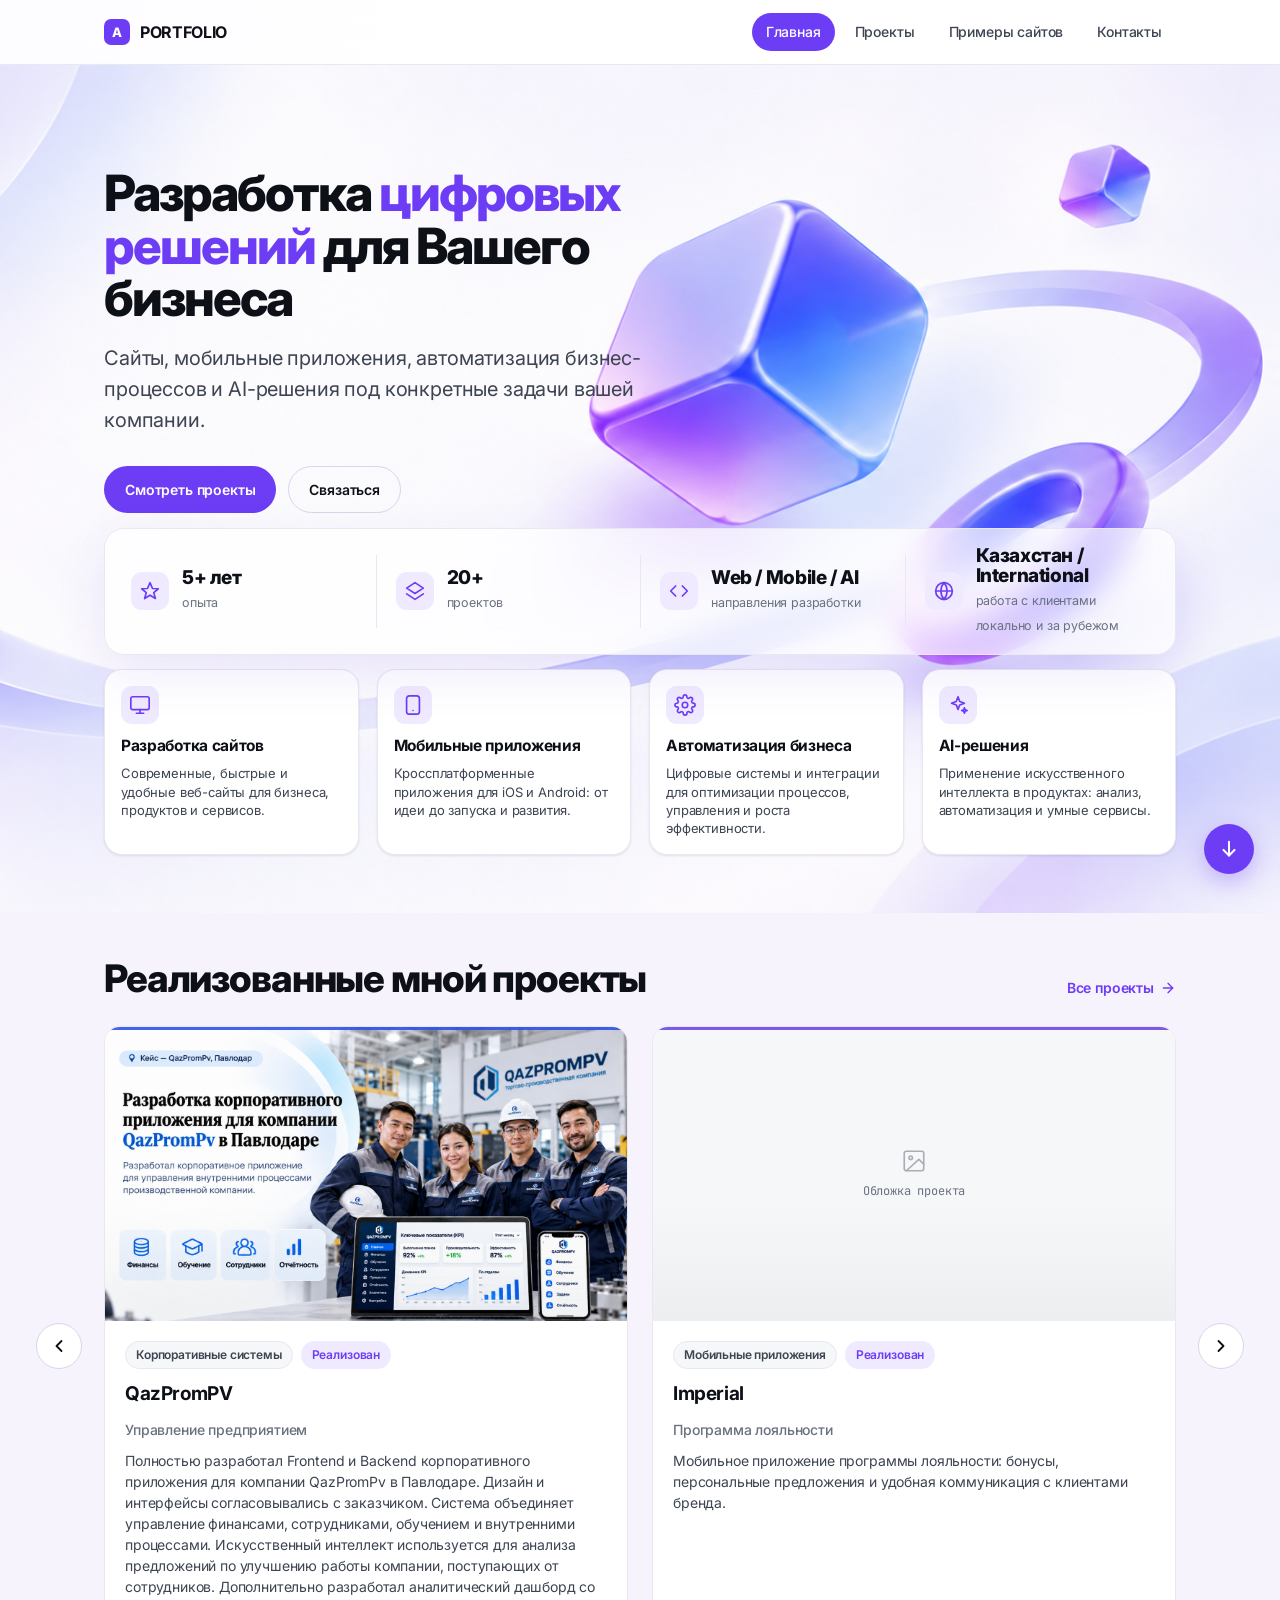
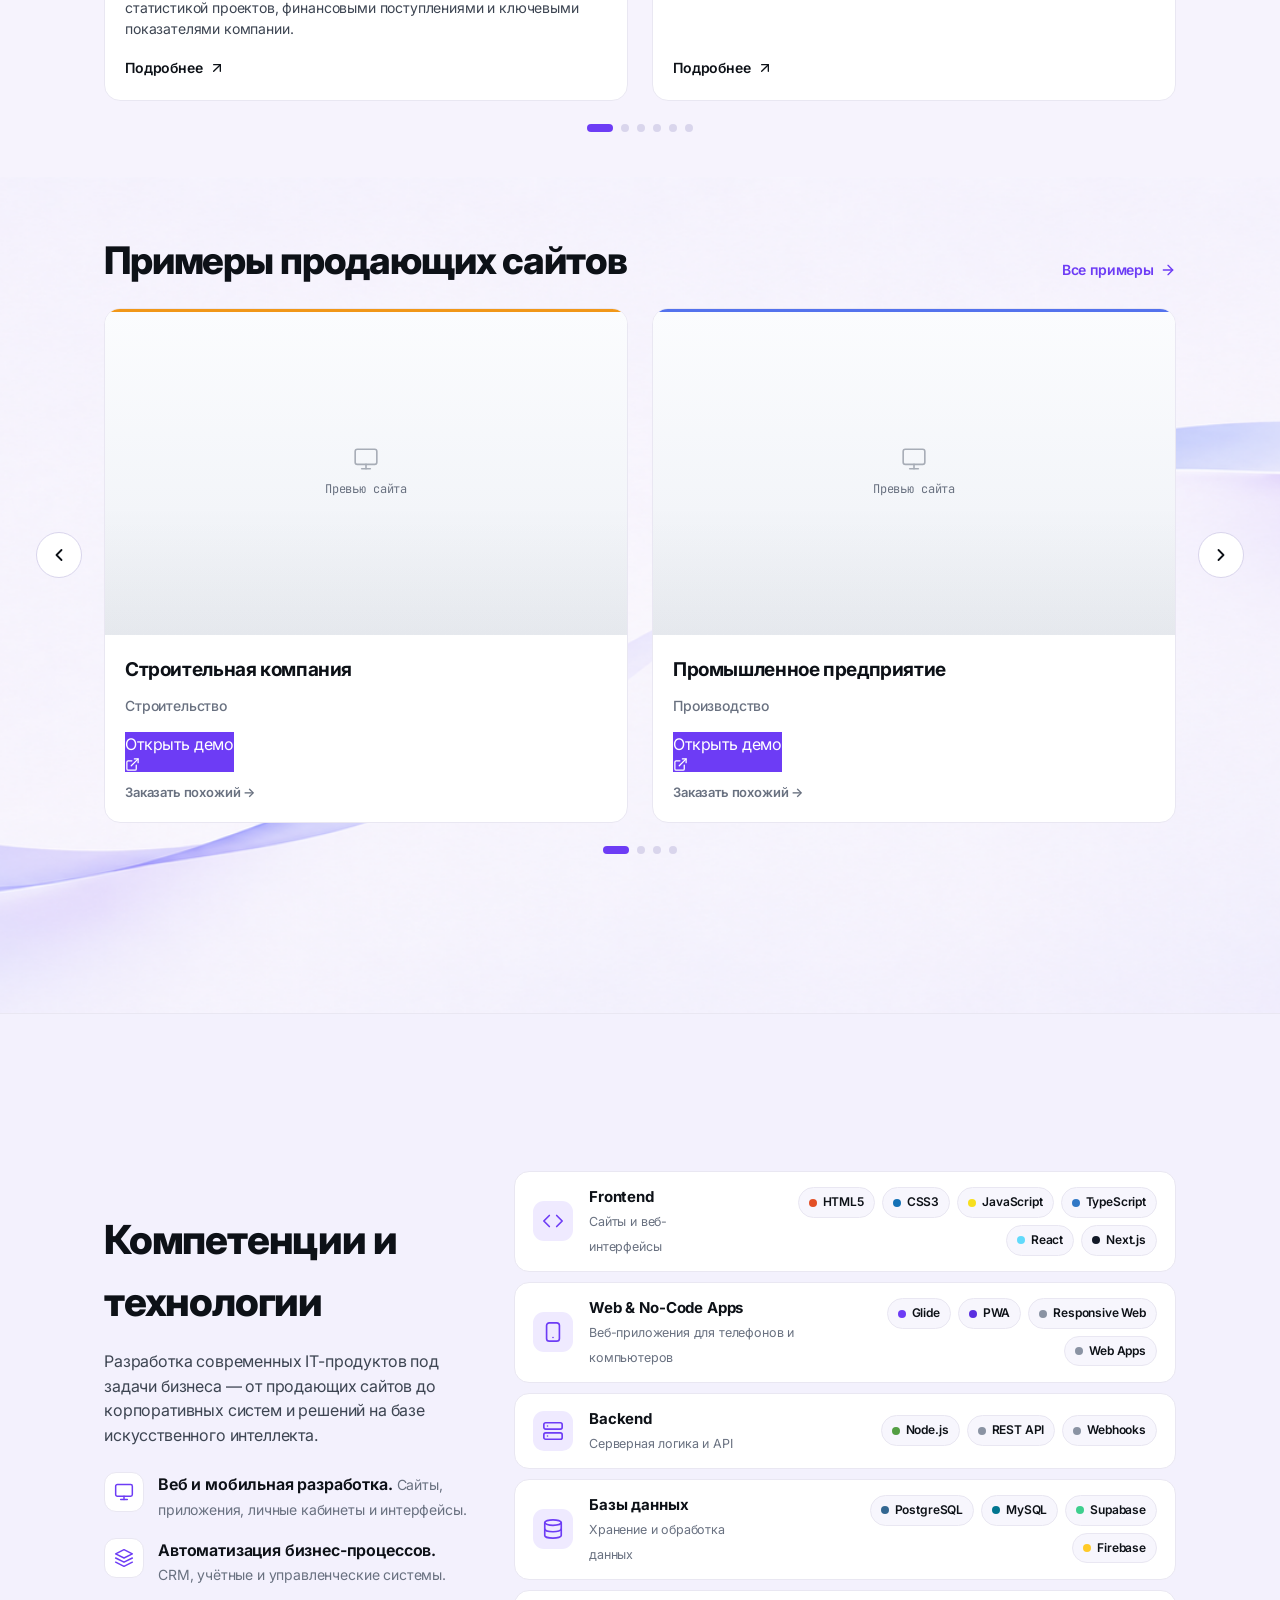
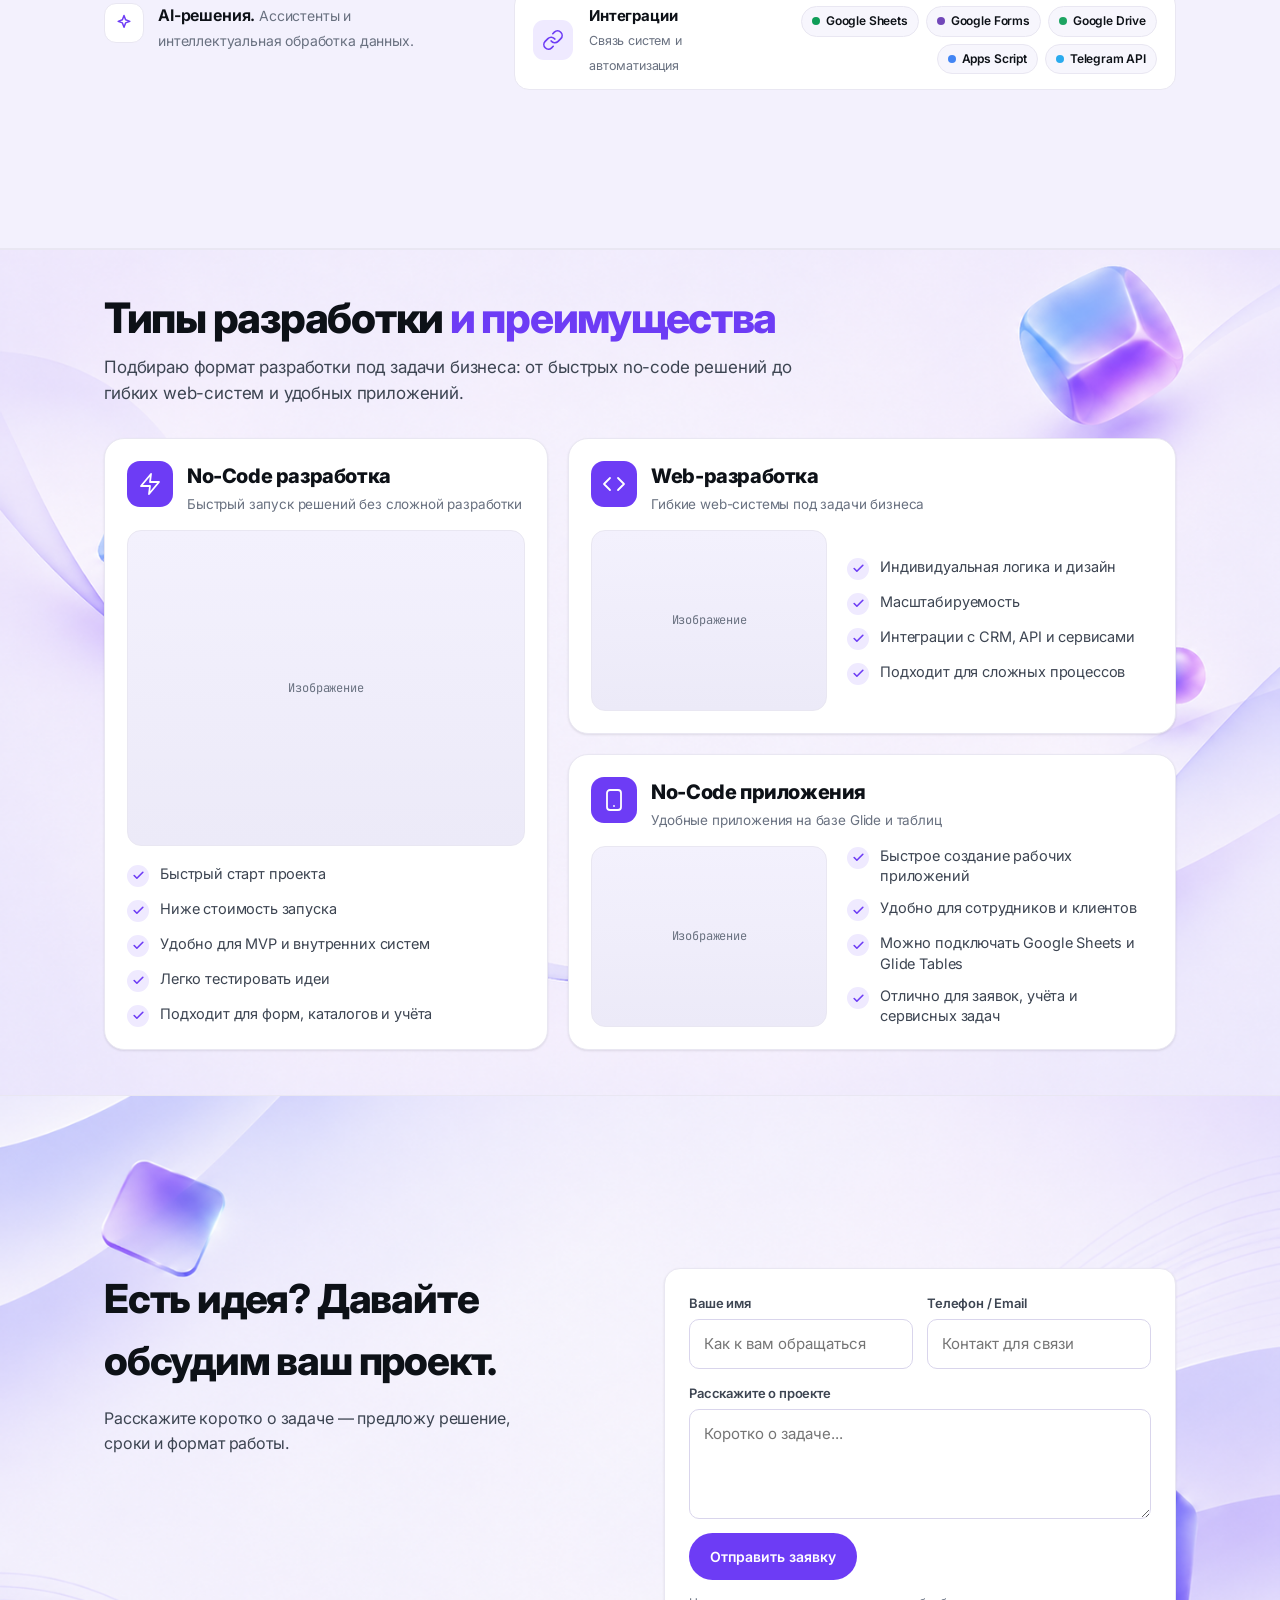
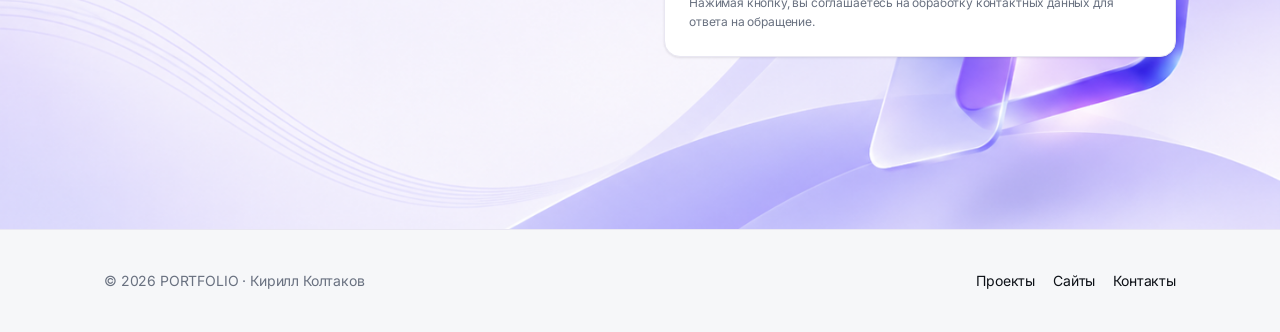
==== commit f79f108e: "my project part 1" ====
--- a/index.html
+++ b/index.html
@@ -3,7 +3,7 @@
 <head>
   <meta charset="UTF-8">
   <meta name="viewport" content="width=device-width, initial-scale=1">
-  <title>Портфолио — Разработка цифровых решений для бизнеса</title>
+  <title>Портфолио — Разработка цифровых решений для Вашего бизнеса</title>
   <meta name="description" content="Разработка сайтов, мобильных приложений, автоматизация бизнес-процессов и AI-решения. Портфолио реализованных IT-проектов и примеры продающих сайтов.">
   <link rel="preconnect" href="https://fonts.googleapis.com">
   <link rel="preconnect" href="https://fonts.gstatic.com" crossorigin>
@@ -30,7 +30,7 @@
   <section class="hero">
     <div class="container">
       <div class="hero-copy reveal in">
-        <h1>Разработка <span class="grad">цифровых решений</span> для бизнеса</h1>
+        <h1>Разработка <span class="grad">цифровых решений</span> для Вашего бизнеса</h1>
         <p class="lead">Сайты, мобильные приложения, автоматизация бизнес-процессов и AI-решения под конкретные задачи вашей компании.</p>
         <div class="hero-actions">
           <a class="btn btn-primary" href="projects.html">Смотреть проекты</a>
@@ -42,7 +42,7 @@
       <div class="stats reveal">
         <div class="stat">
           <span class="ic"><svg width="20" height="20" viewBox="0 0 24 24" fill="none" stroke="currentColor" stroke-width="2" stroke-linecap="round" stroke-linejoin="round"><polygon points="12 2 15 9 22 9.3 16.5 14 18.5 21 12 17 5.5 21 7.5 14 2 9.3 9 9"/></svg></span>
-          <div><b>7+ лет</b><span>опыта</span></div>
+          <div><b>5+ лет</b><span>опыта</span></div>
         </div>
         <div class="stat">
           <span class="ic"><svg width="20" height="20" viewBox="0 0 24 24" fill="none" stroke="currentColor" stroke-width="2" stroke-linecap="round" stroke-linejoin="round"><polygon points="12 2 22 8.5 12 15 2 8.5 12 2"/><polyline points="2 15.5 12 22 22 15.5"/></svg></span>
@@ -89,7 +89,7 @@
     <div class="container">
       <div class="section-head">
         <div>
-          <h2>Избранные проекты</h2>
+          <h2>Реализованные мной проекты</h2>
         </div>
         <a class="link-more" href="projects.html">Все проекты <svg width="16" height="16" viewBox="0 0 24 24" fill="none" stroke="currentColor" stroke-width="2" stroke-linecap="round" stroke-linejoin="round"><line x1="5" y1="12" x2="19" y2="12"/><polyline points="12 5 19 12 12 19"/></svg></a>
       </div>
--- a/assets/css/styles.css
+++ b/assets/css/styles.css
@@ -317,7 +317,7 @@
 .crumbs .crumb-sep { color: var(--line-strong); margin: 0 2px; }
 .project-head { display: flex; justify-content: space-between; align-items: flex-start; gap: 24px; flex-wrap: wrap; margin: 14px 0 4px; }
 .project-head h1 { font-size: clamp(30px, 5vw, 48px); letter-spacing: -0.035em; font-weight: 800; line-height: 1.05; }
-.project-tagline { color: var(--ink-2); font-size: 18px; margin-top: 10px; max-width: 620px; }
+.project-tagline { color: var(--ink-2); font-size: 14px; text-align: end; margin-top: 10px; max-width: 620px; }
 .project-badges { display: flex; gap: 10px; flex-wrap: wrap; padding-top: 8px; }
 
 .project-cover {
@@ -506,3 +506,21 @@
   .slider-btn { background: rgba(255,255,255,.92); }
   .scroll-nav { right: 16px; bottom: 16px; }
 }
+
+/* Контейнер обложки */
+.card-cover {
+  position: relative;
+  overflow: hidden;
+}
+
+/* Цветная полоска сверху */
+.card-accent {
+  position: absolute;
+  top: 0;
+  left: 0;
+  width: 100%;
+  height: 3px;
+  z-index: 5;
+  display: block;
+  border-radius: 14px 14px 0 0;
+}
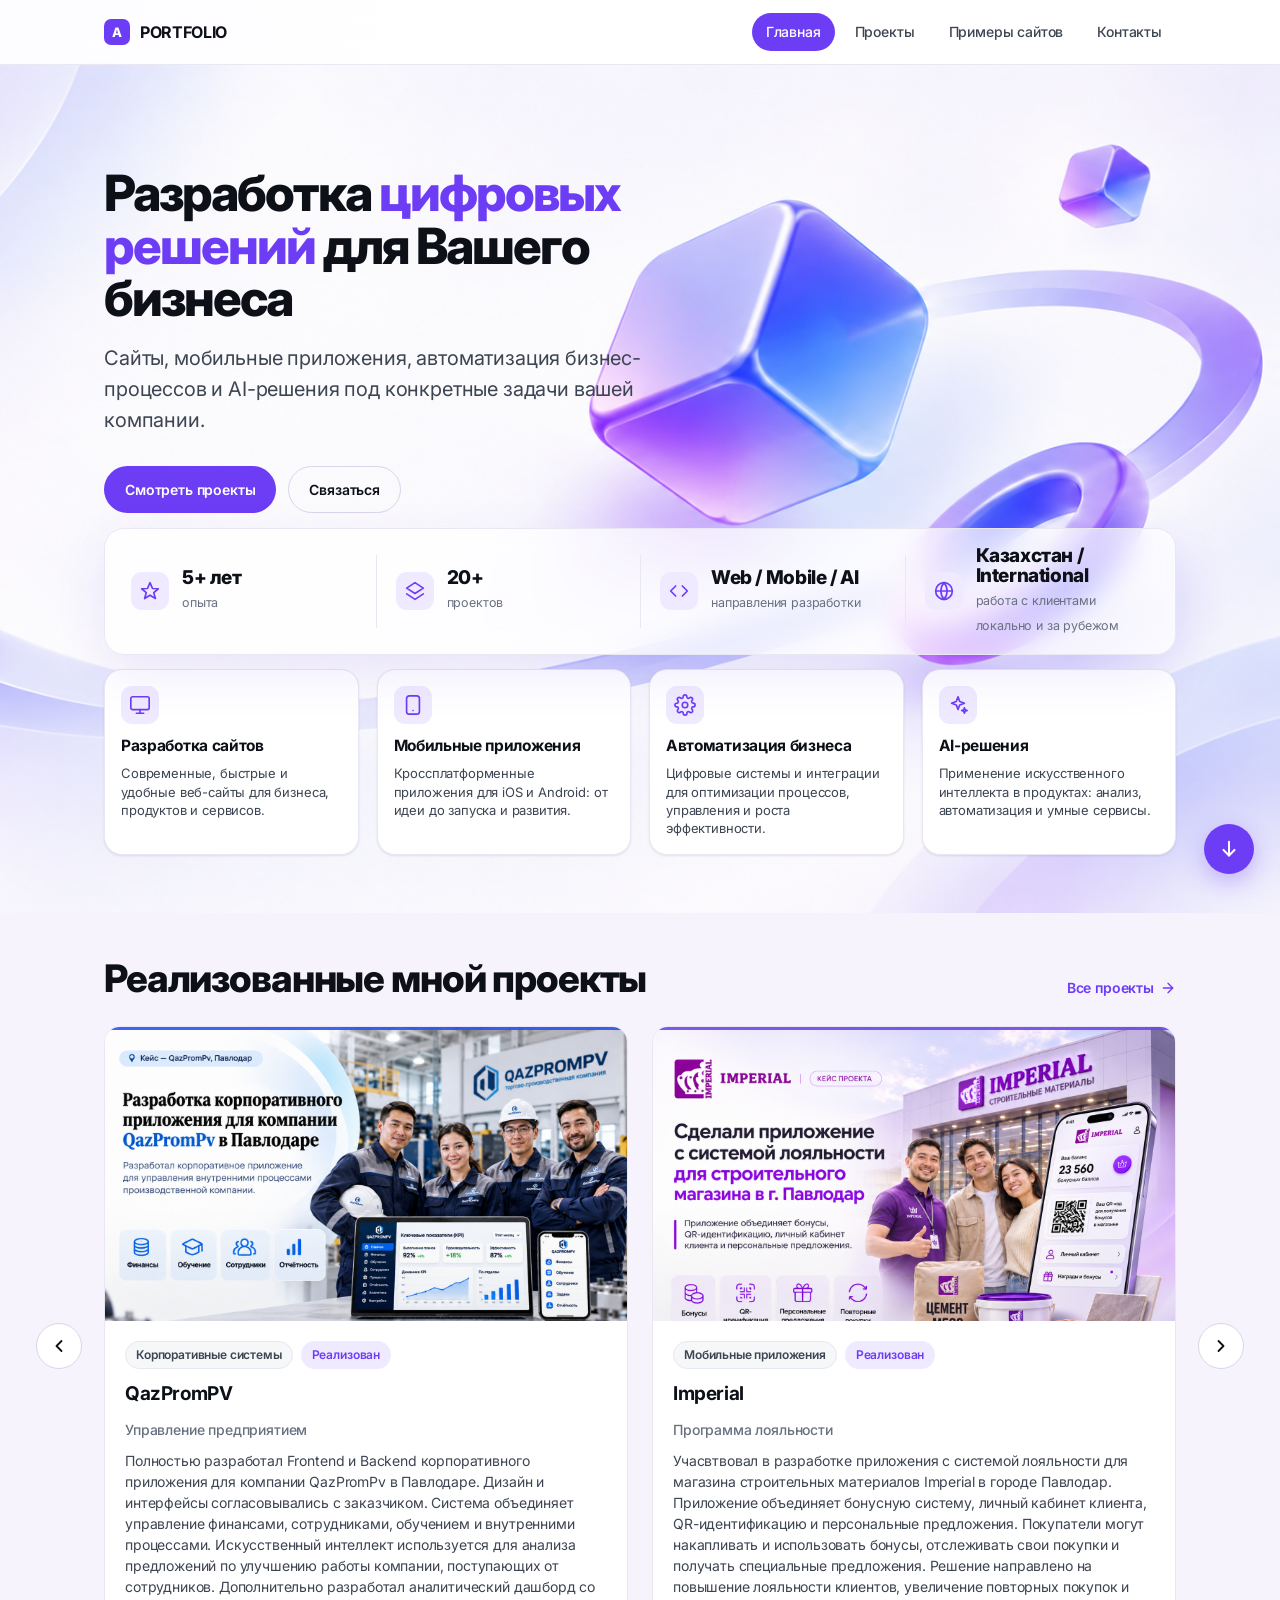
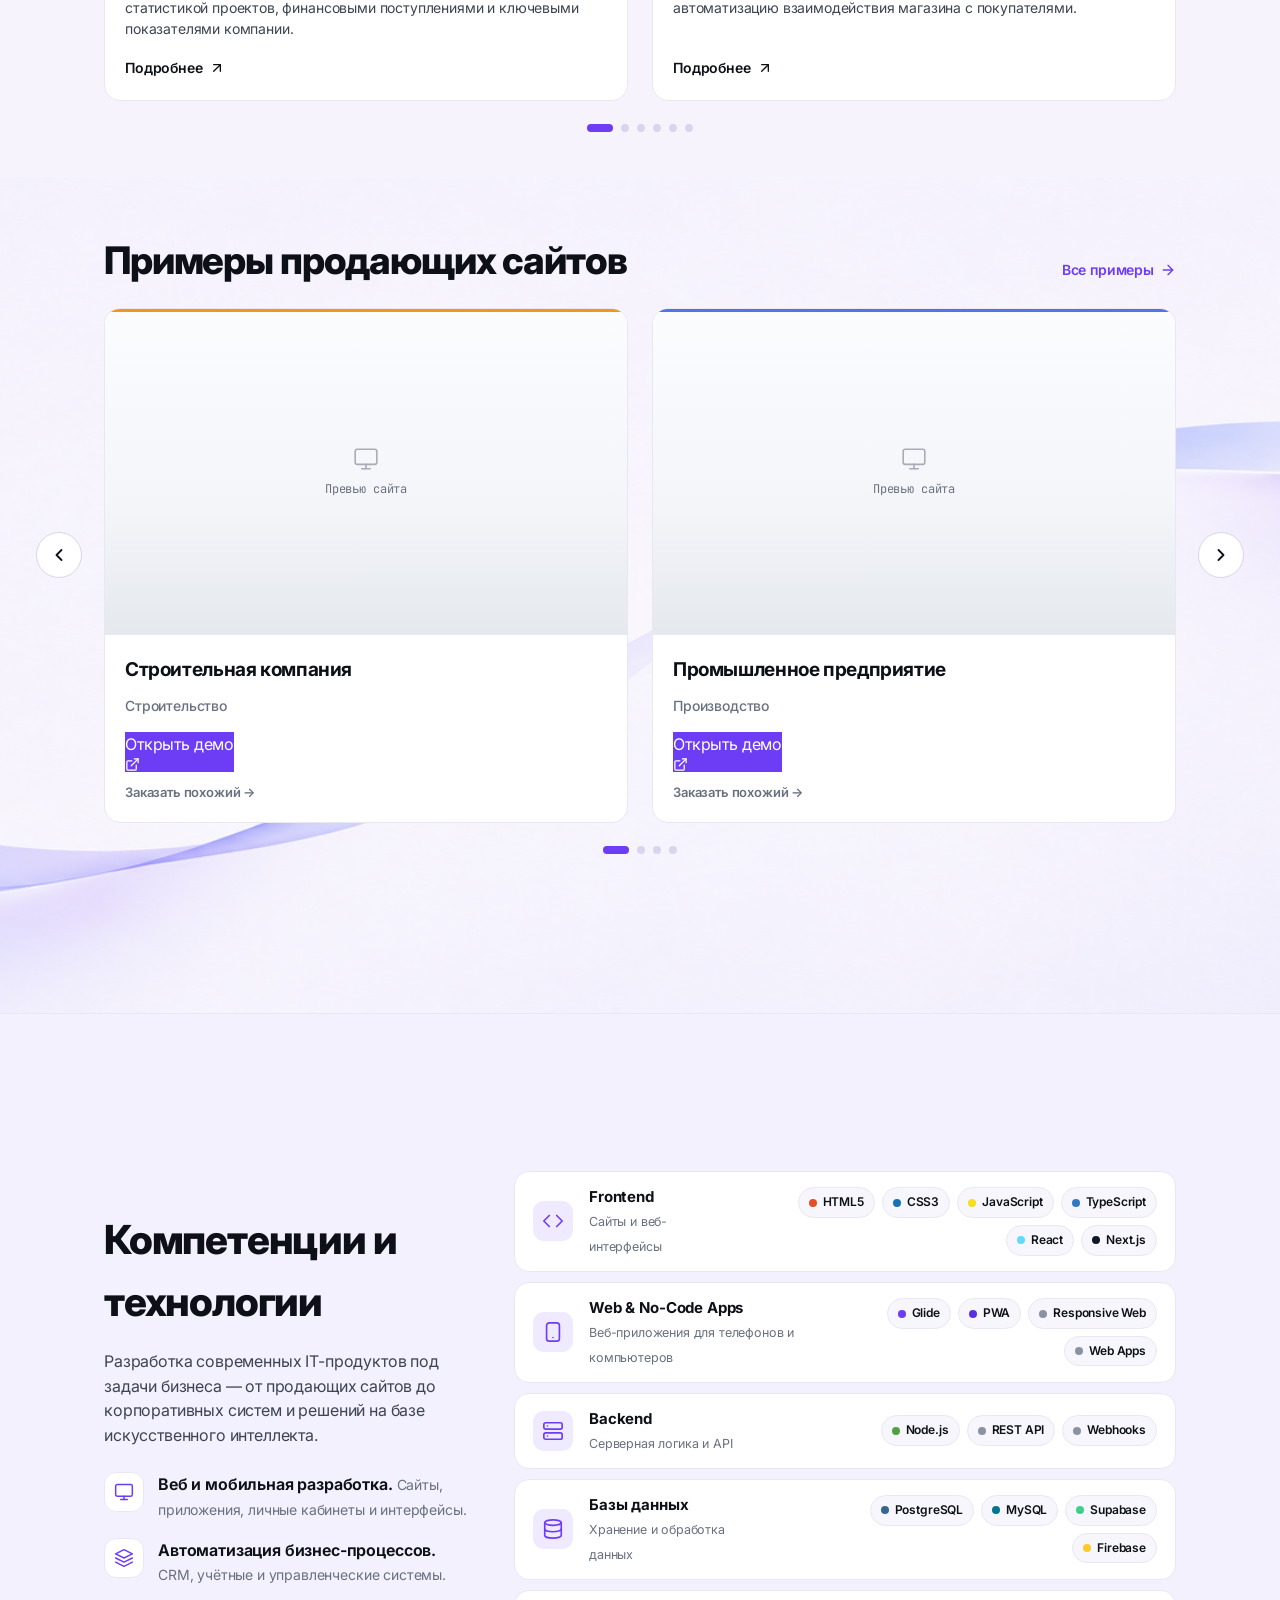
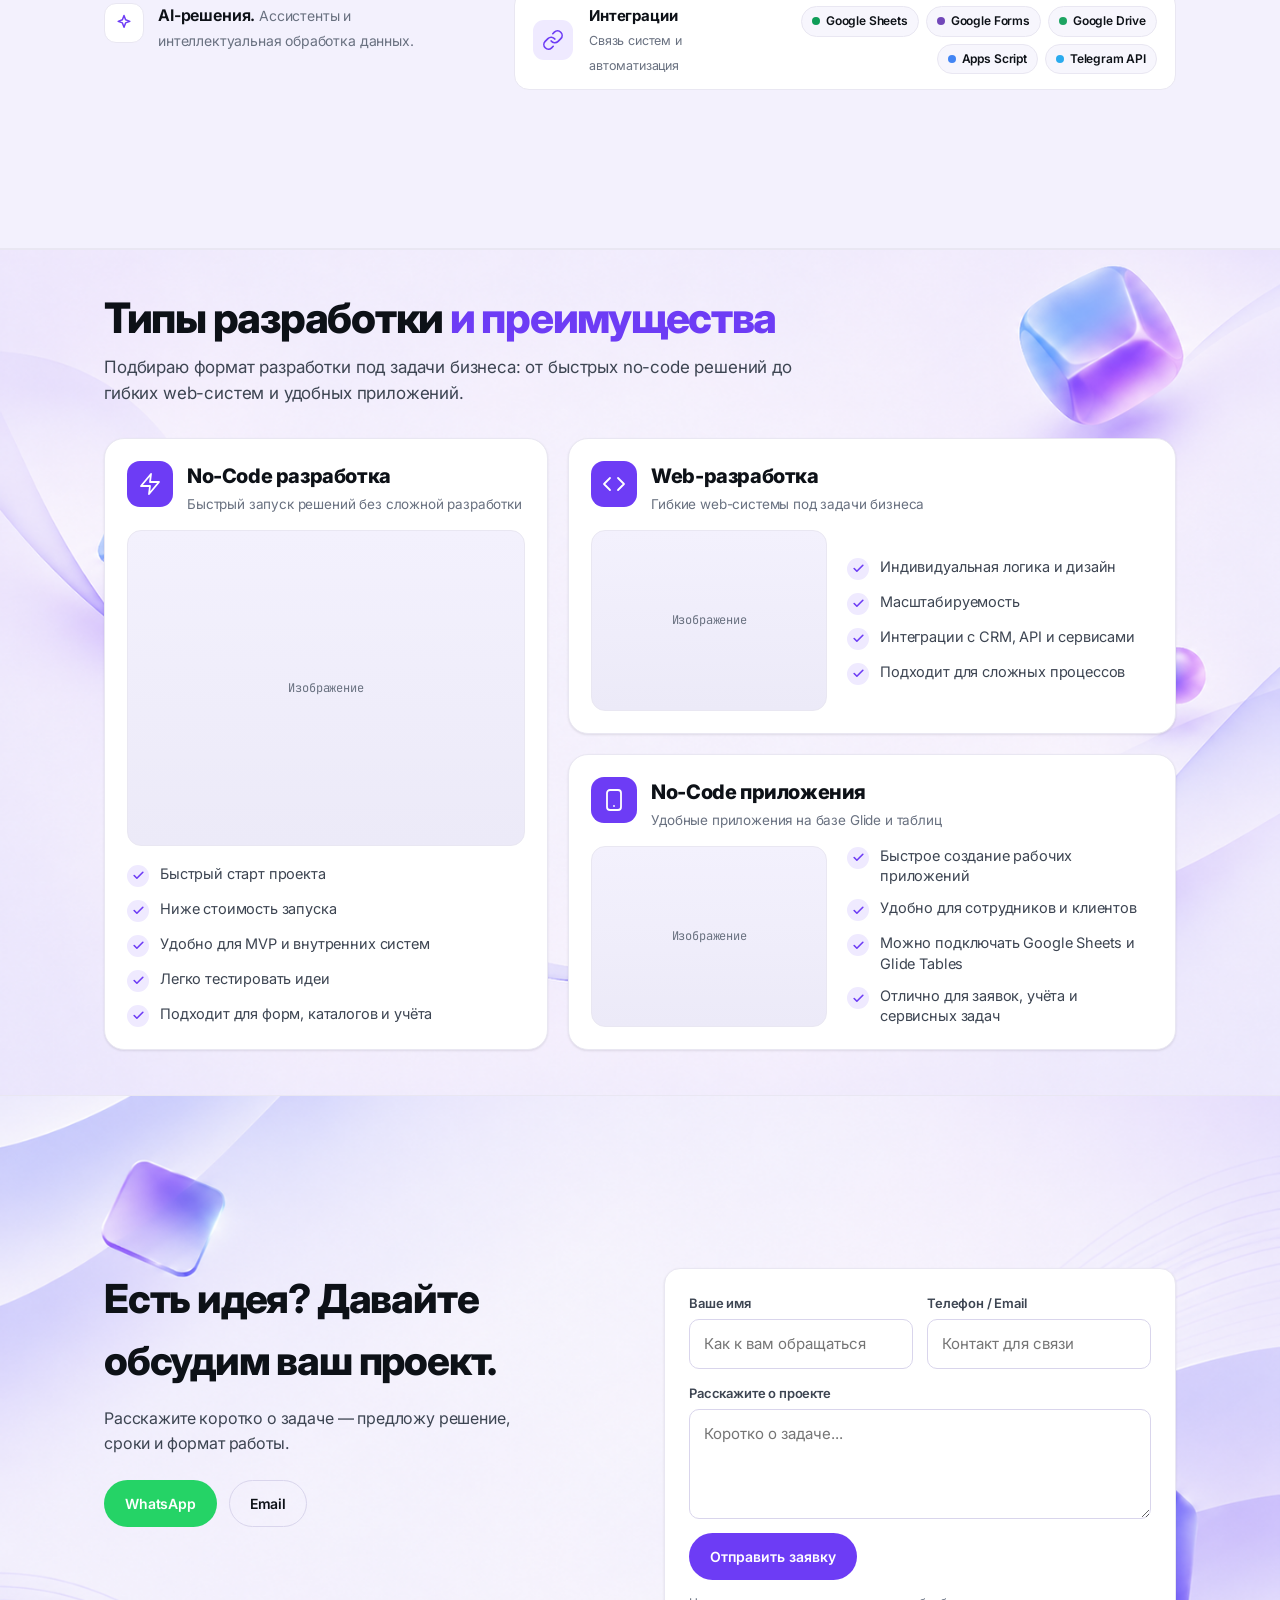
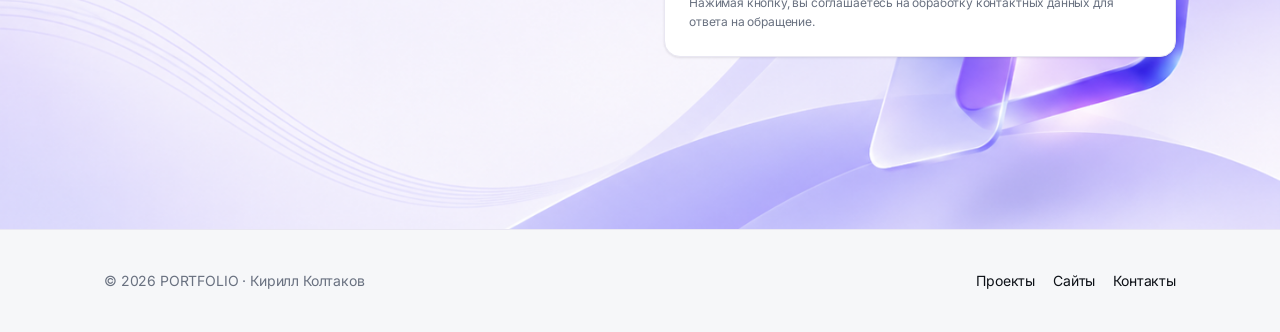
==== commit d9de3e3a: "my project part 2" ====
--- a/index.html
+++ b/index.html
@@ -275,6 +275,11 @@
         <div class="reveal">
           <h2>Есть идея? Давайте обсудим ваш проект.</h2>
           <p>Расскажите коротко о задаче — предложу решение, сроки и формат работы.</p>
+          <div class="contact-direct">
+            <a class="btn btn-wa" data-wa href="#" target="_blank" rel="noopener">WhatsApp</a>
+            <!-- <a class="btn btn-tg" data-tg href="#" target="_blank" rel="noopener">Telegram</a> -->
+            <a class="btn btn-ghost" data-email href="#">Email</a>
+          </div>
         </div>
         <form class="form reveal" id="contact-form" novalidate>
           <div class="row">
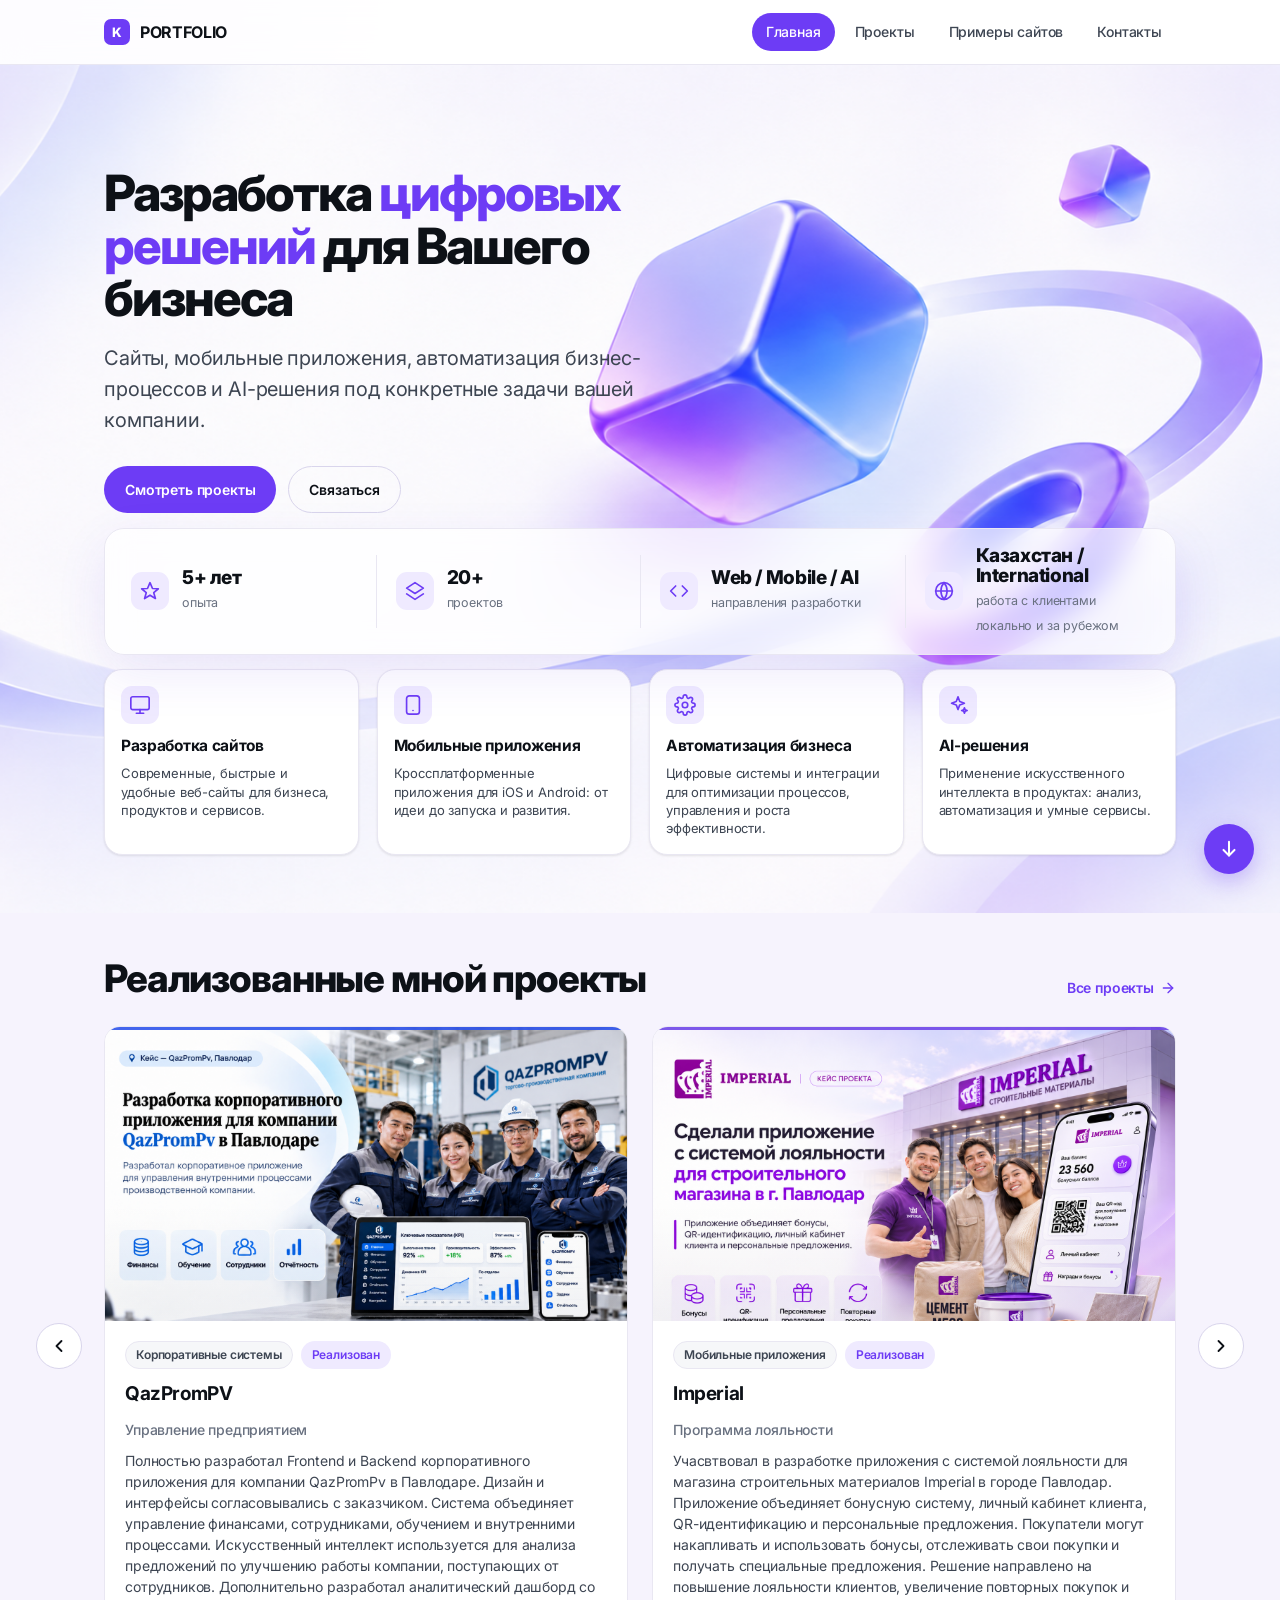
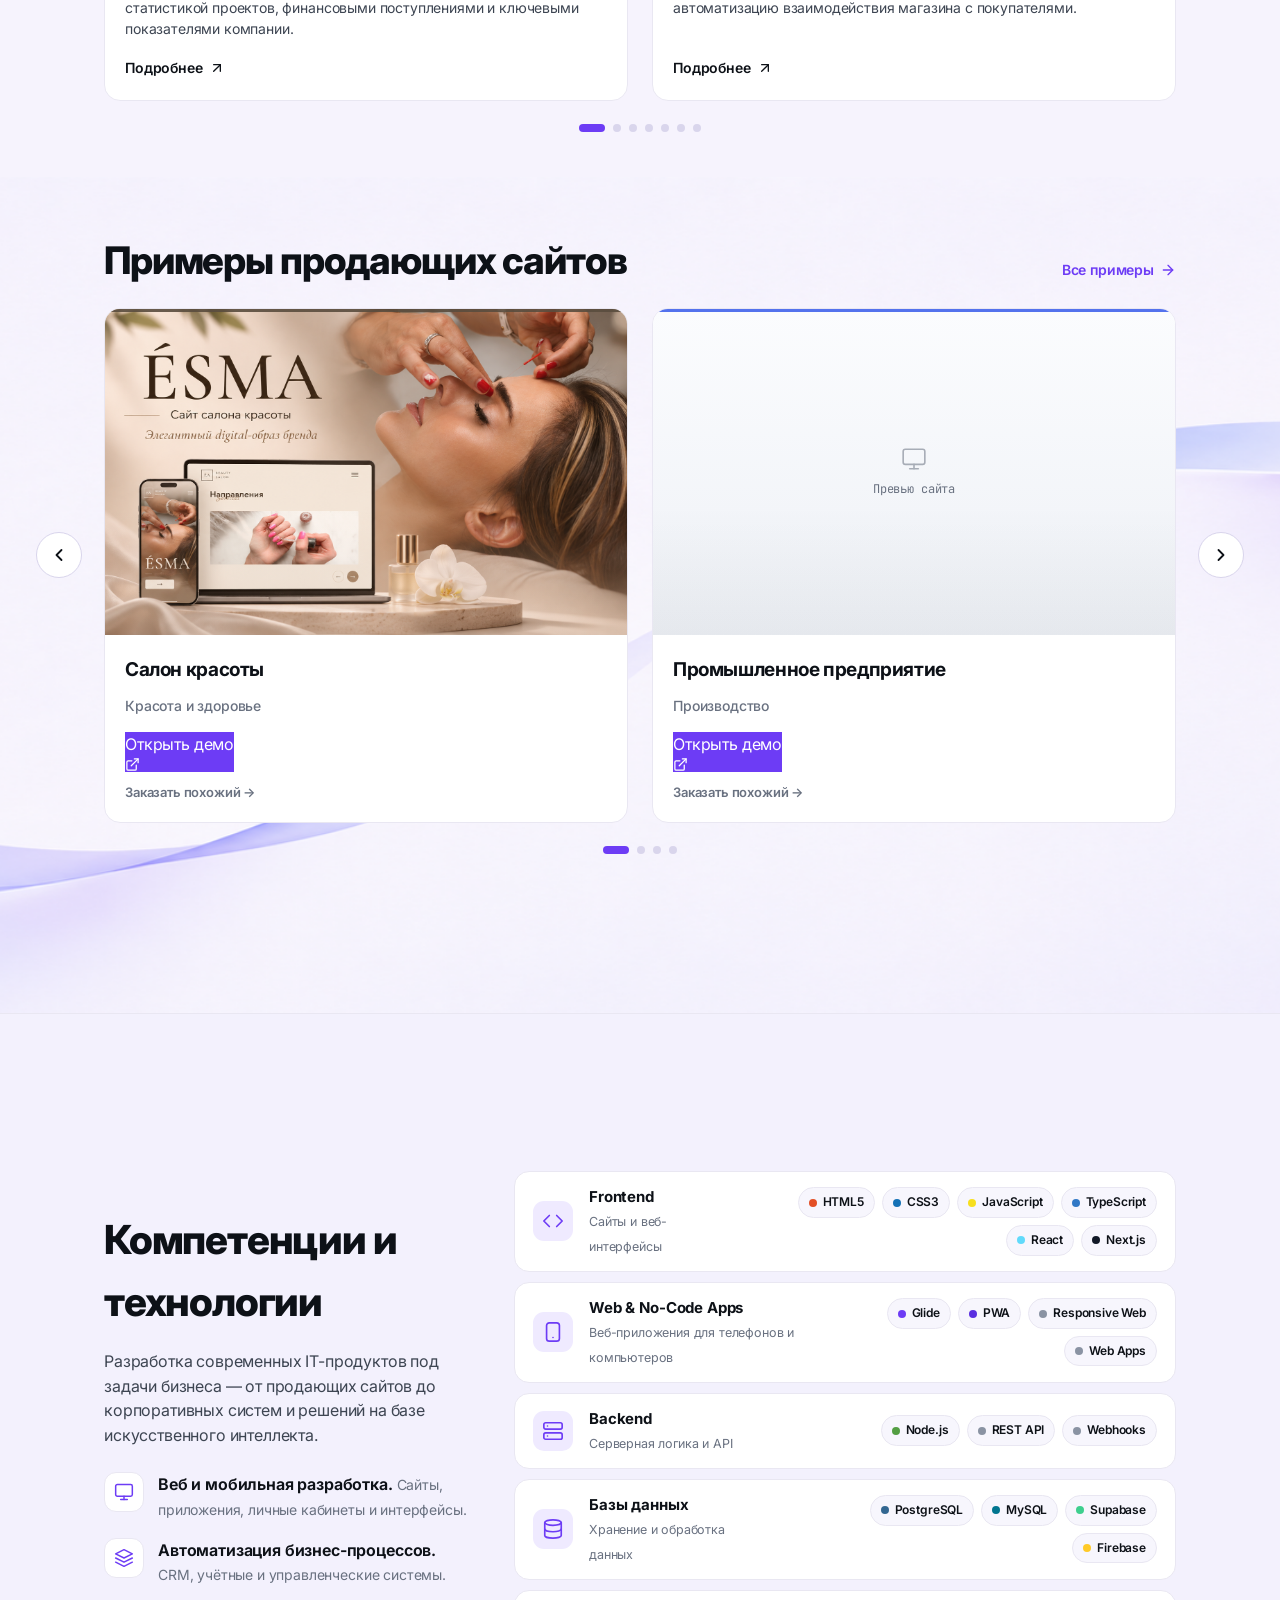
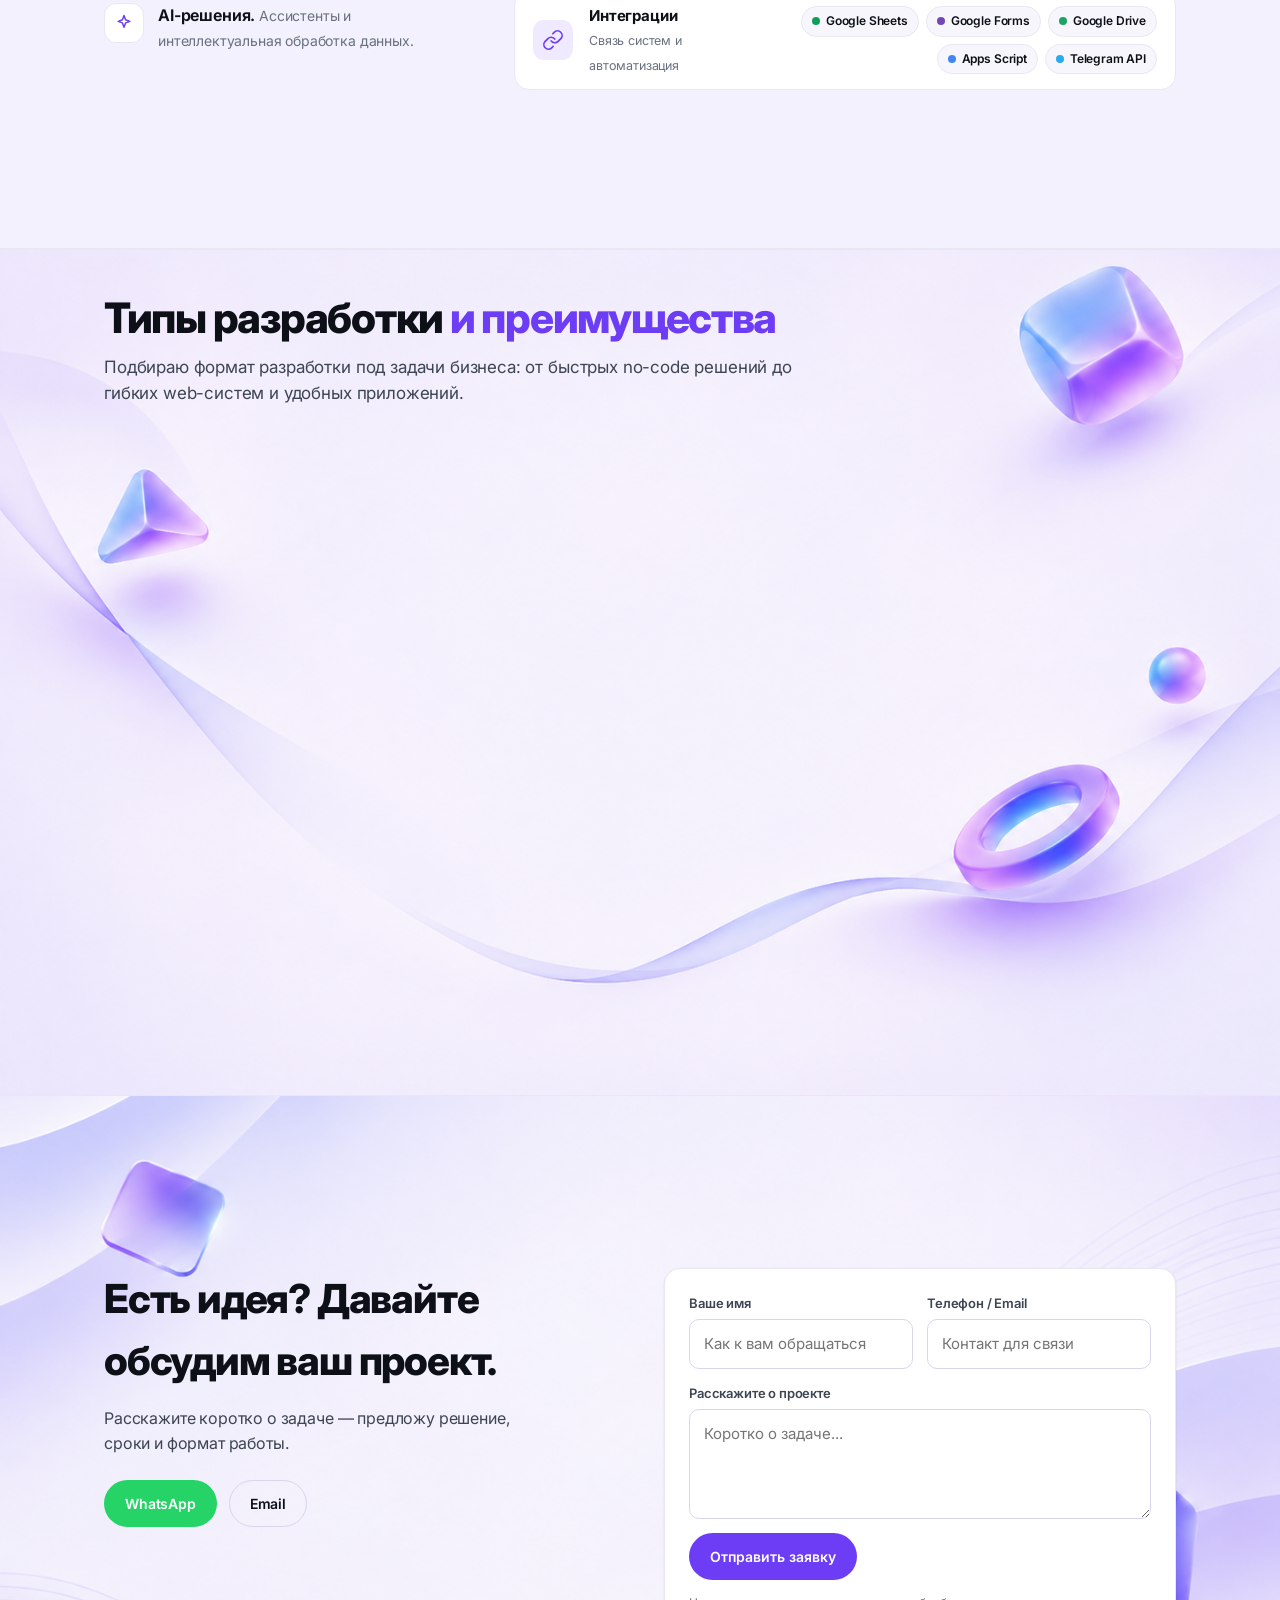
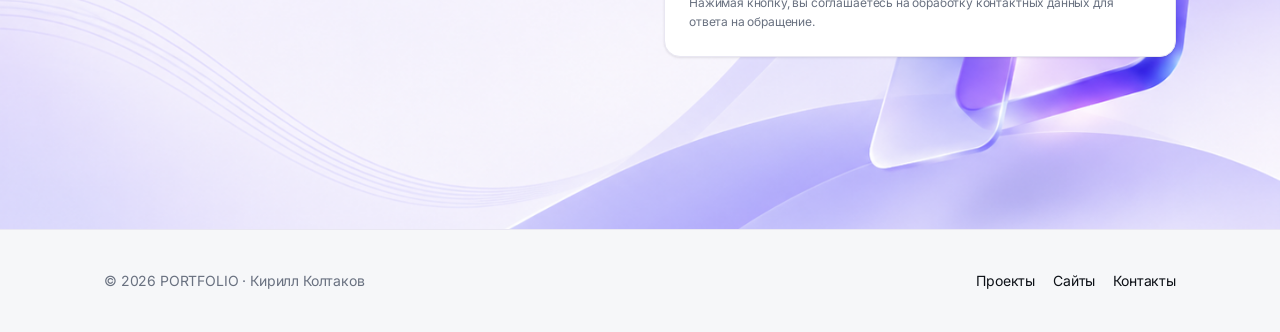
==== commit 353b47b0: "project part 3" ====
--- a/index.html
+++ b/index.html
@@ -15,7 +15,7 @@
   <!-- ШАПКА -->
   <header class="site-header">
     <div class="container nav">
-      <a class="brand" href="index.html"><span class="brand-mark">A</span> PORTFOLIO</a>
+      <a class="brand" href="index.html"><span class="brand-mark">K</span> PORTFOLIO</a>
       <nav class="nav-links" id="nav-links">
         <a href="index.html" class="is-active">Главная</a>
         <a href="projects.html">Проекты</a>
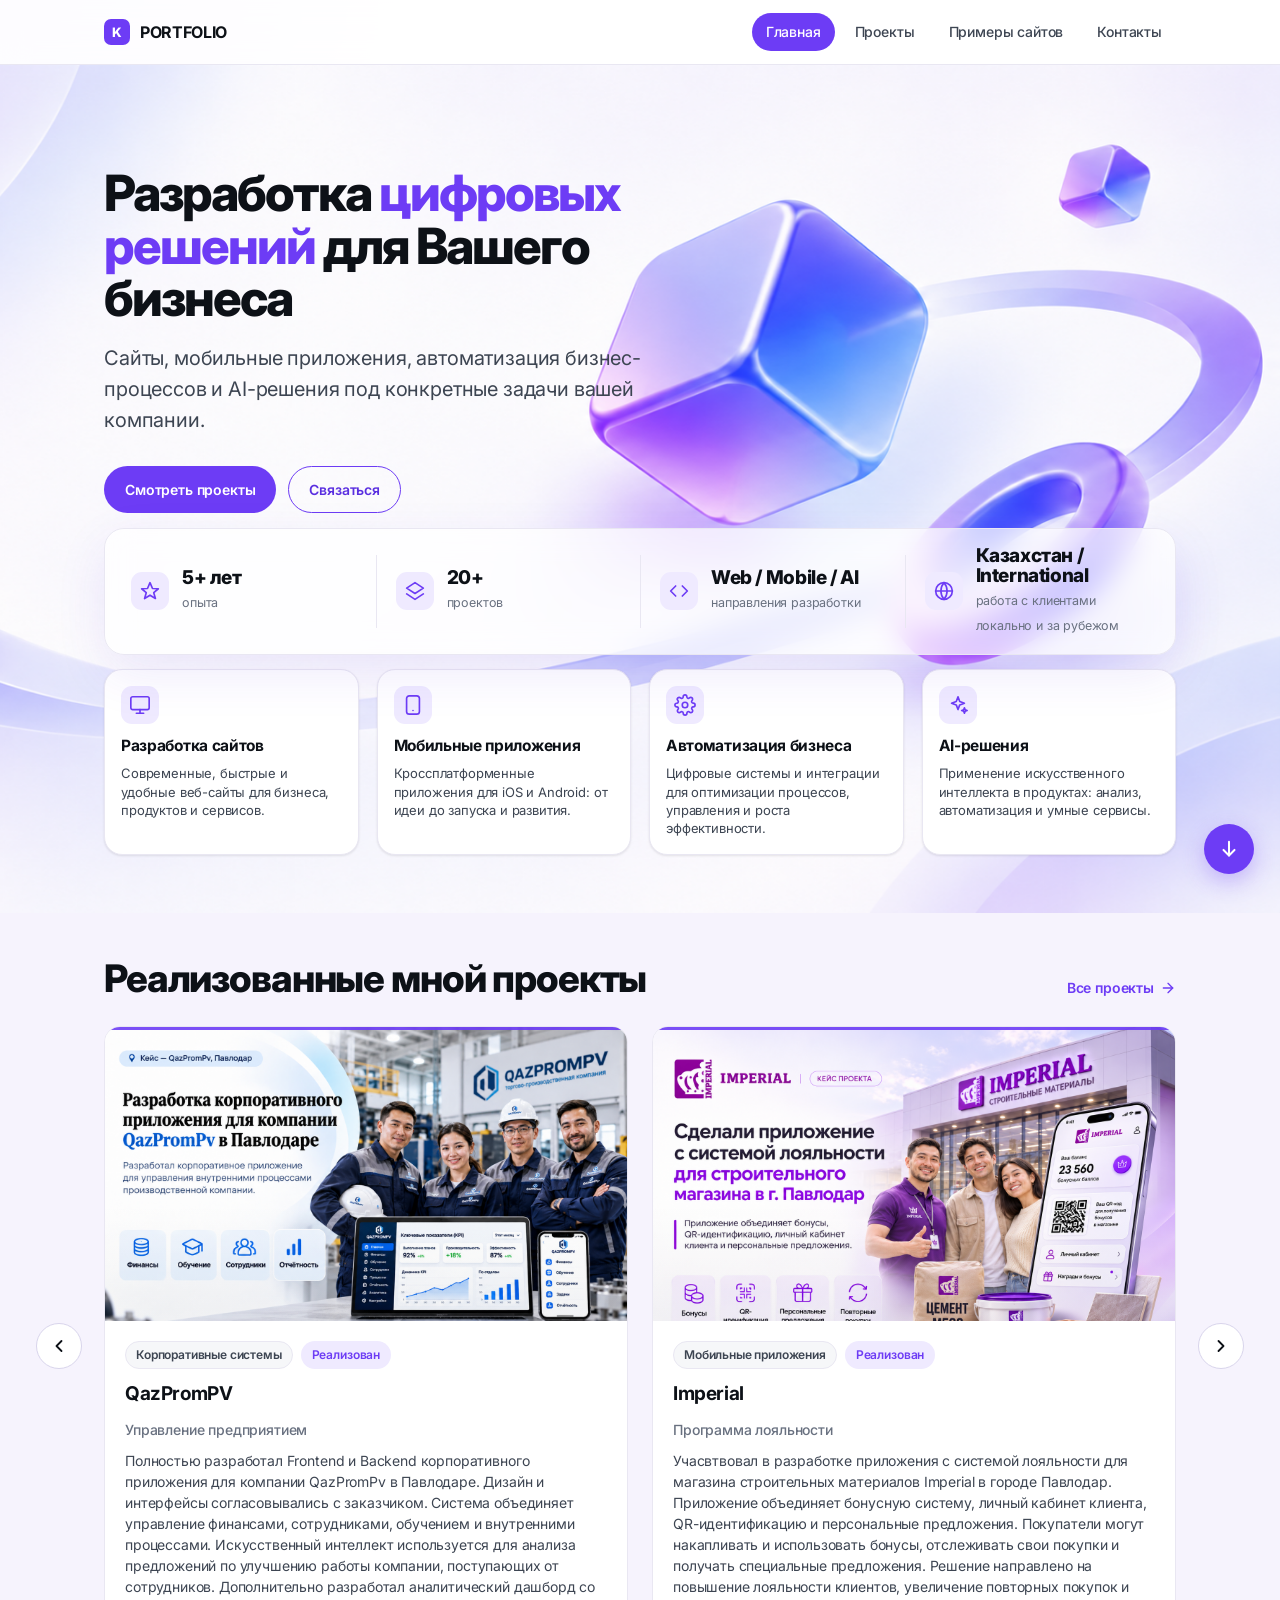
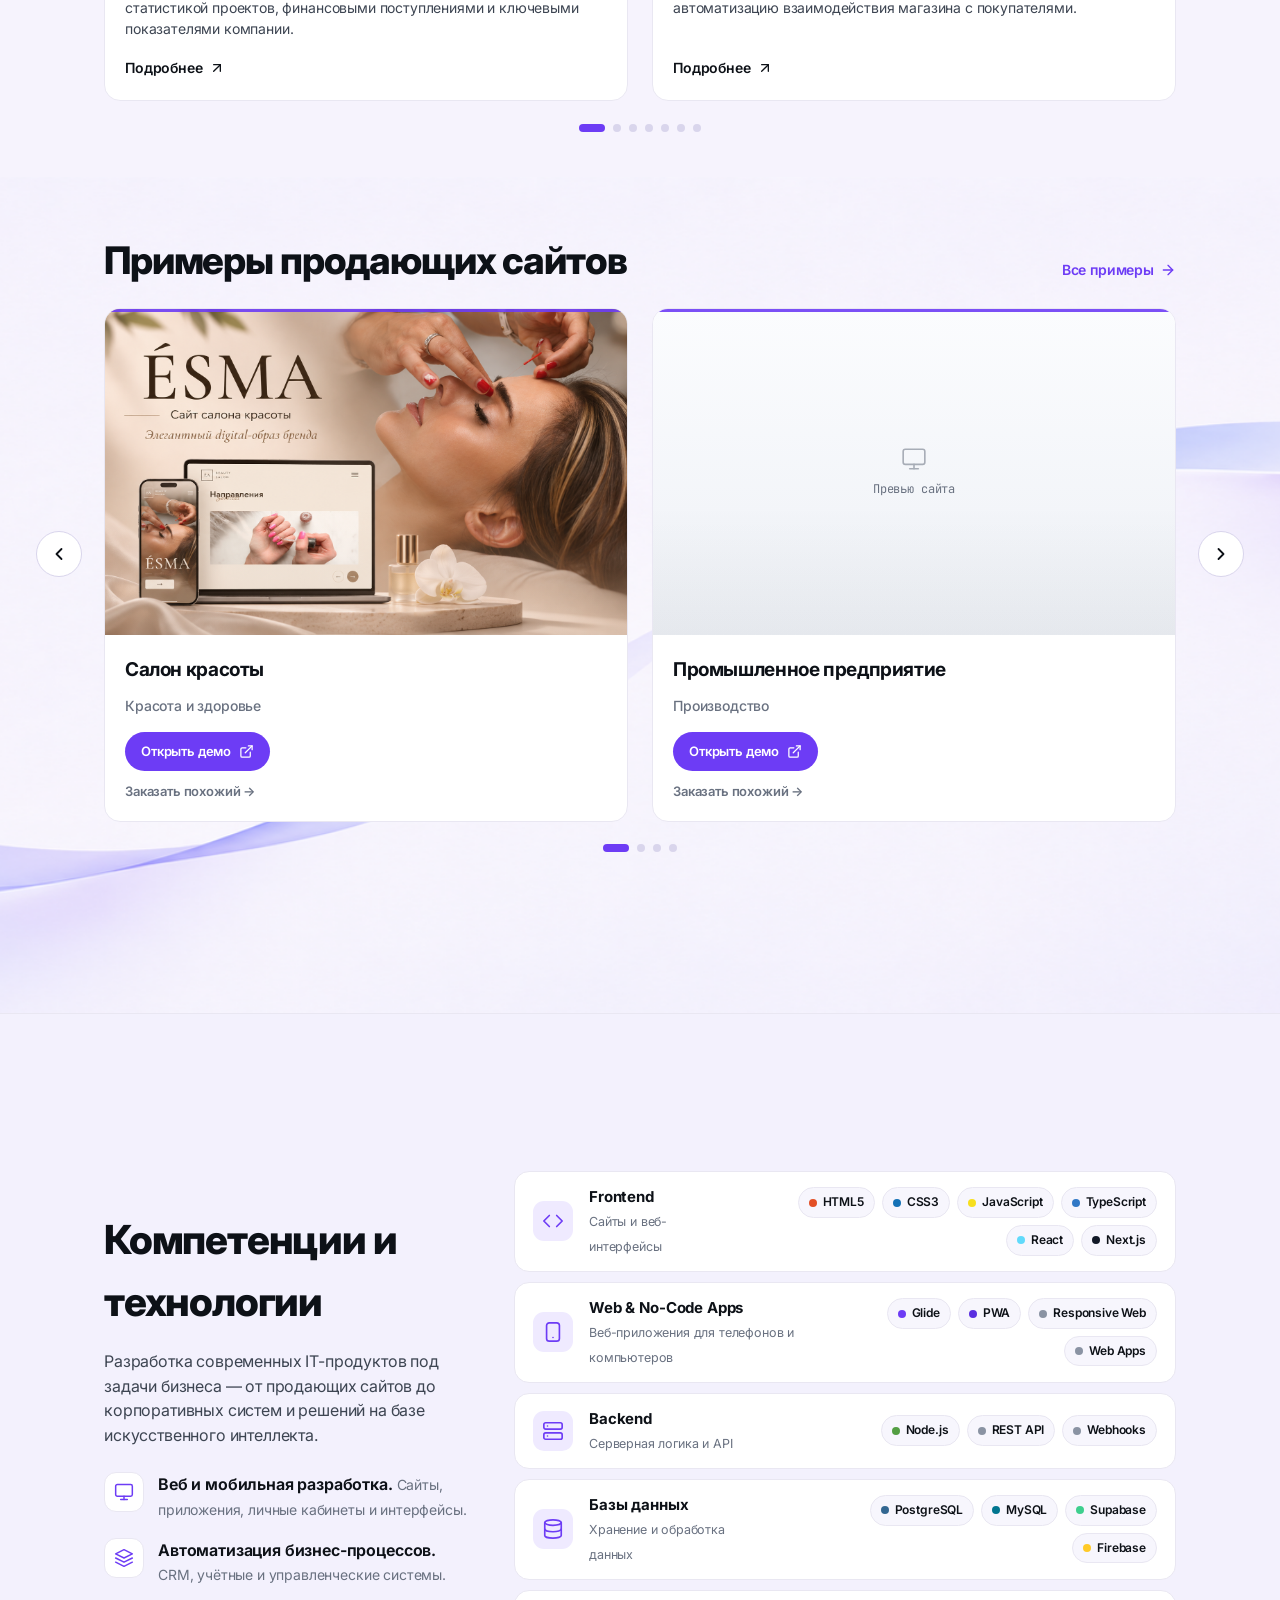
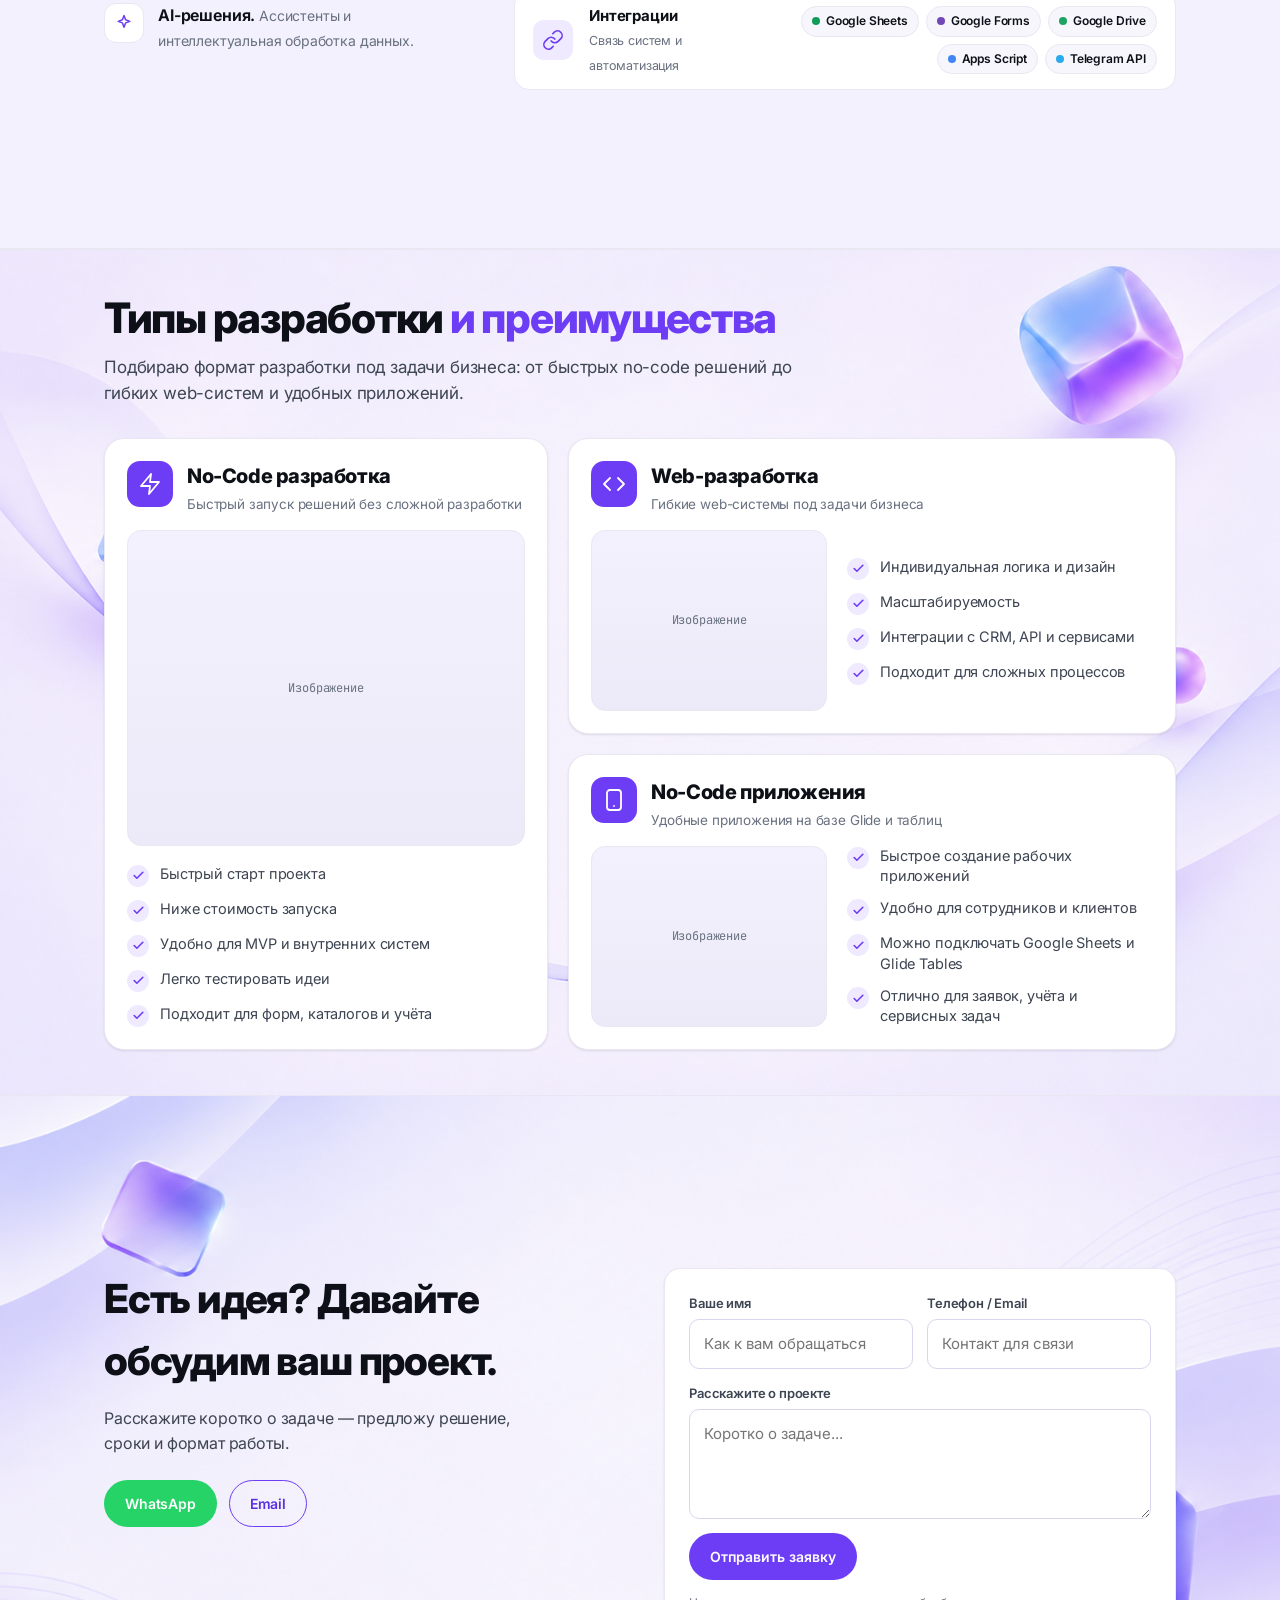
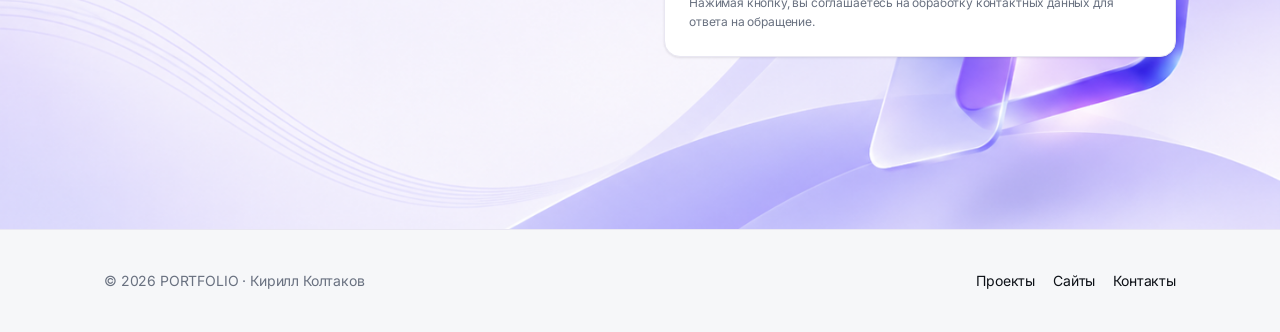
==== commit df3d010d: "bugs fix" ====
--- a/index.html
+++ b/index.html
@@ -9,6 +9,7 @@
   <link rel="preconnect" href="https://fonts.gstatic.com" crossorigin>
   <link href="https://fonts.googleapis.com/css2?family=Inter:wght@400;500;600;700;800&family=JetBrains+Mono:wght@400;500&display=swap" rel="stylesheet">
   <link rel="stylesheet" href="assets/css/styles.css">
+  <link rel="stylesheet" href="assets/css/components.css">
 </head>
 <body>
 
--- a/assets/css/styles.css
+++ b/assets/css/styles.css
@@ -103,7 +103,7 @@
 .btn:active { transform: translateY(1px); }
 .btn-primary { background: var(--accent); color: #fff; }
 .btn-primary:hover { background: var(--accent-deep); }
-.btn-ghost { background: transparent; color: var(--ink); border-color: var(--line-strong); }
+.btn-ghost { background: transparent; color: var(--accent-deep); border-color: var(--accent); }
 .btn-ghost:hover { border-color: var(--accent); color: var(--accent); }
 .btn-accent { background: var(--accent); color: #fff; }
 .btn-accent:hover { background: var(--accent-deep); }
@@ -297,11 +297,11 @@
 .filters { display: flex; flex-wrap: wrap; gap: 10px; margin-bottom: 32px; }
 .filter-btn {
   padding: 9px 16px; border-radius: 999px; font-size: 14px; font-weight: 600;
-  background: #fff; border: 1px solid var(--line-strong); color: var(--ink-2);
+  background: #fff; border: 1px solid var(--accent); color: var(--accent);
   transition: all .15s ease;
 }
-.filter-btn:hover { border-color: var(--ink-2); color: var(--ink); }
-.filter-btn.is-active { background: var(--ink); color: #fff; border-color: var(--ink); }
+.filter-btn:hover { border-color: var(--accent-deep); color: var(--accent-deep); }
+.filter-btn.is-active { background: var(--accent); color: #fff; border-color: var(--accent); }
 
 /* ---------- Хлебные крошки / страница-заголовок ---------- */
 .page-head { padding: 56px 0 8px; }
@@ -317,7 +317,7 @@
 .crumbs .crumb-sep { color: var(--line-strong); margin: 0 2px; }
 .project-head { display: flex; justify-content: space-between; align-items: flex-start; gap: 24px; flex-wrap: wrap; margin: 14px 0 4px; }
 .project-head h1 { font-size: clamp(30px, 5vw, 48px); letter-spacing: -0.035em; font-weight: 800; line-height: 1.05; }
-.project-tagline { color: var(--ink-2); font-size: 14px; text-align: end; margin-top: 10px; max-width: 620px; }
+.project-tagline { color: var(--ink-2); font-size: 18px; margin-top: 10px; max-width: 620px; }
 .project-badges { display: flex; gap: 10px; flex-wrap: wrap; padding-top: 8px; }
 
 .project-cover {
@@ -501,26 +501,7 @@
 }
 @media (max-width: 680px) {
   .slider-track > .card { flex-basis: 100%; }
-  .slider-btn.prev { left: 6px; }
-  .slider-btn.next { right: 6px; }
-  .slider-btn { background: rgba(255,255,255,.92); }
+  .slider-btn { display: none; }
+  .slider-track { touch-action: pan-y; }
   .scroll-nav { right: 16px; bottom: 16px; }
 }
-
-/* Контейнер обложки */
-.card-cover {
-  position: relative;
-  overflow: hidden;
-}
-
-/* Цветная полоска сверху */
-.card-accent {
-  position: absolute;
-  top: 0;
-  left: 0;
-  width: 100%;
-  height: 3px;
-  z-index: 5;
-  display: block;
-  border-radius: 14px 14px 0 0;
-}
--- a/assets/css/components.css
+++ b/assets/css/components.css
@@ -0,0 +1,207 @@
+/* ============================================================
+   Компонентные классы (атомы дизайна). Раскладка — в разметке
+   на Tailwind-утилитах. Здесь только повторяемые компоненты.
+   ============================================================ */
+
+/* ---- База ---- */
+body { background: radial-gradient(1200px 520px at 78% -8%, #efe9ff 0, rgba(239,233,255,0) 60%), radial-gradient(900px 480px at 0 0, #f3f0ff 0, rgba(243,240,255,0) 55%), #fff; }
+.reveal { opacity: 0; transform: translateY(16px); transition: opacity .6s ease, transform .6s ease; }
+.reveal.in { opacity: 1; transform: none; }
+@media (prefers-reduced-motion: reduce) { .reveal { opacity: 1; transform: none; transition: none; } .slider-track { transition: none !important; } }
+
+/* ---- Полноэкранная секция ---- */
+.section-full { padding: clamp(40px, 9vw, 64px) 0; }
+@media (min-width: 921px) {
+  .section-full { min-height: calc(100vh - 64px); display: flex; flex-direction: column; justify-content: center; padding: clamp(32px, 5vh, 56px) 0; }
+}
+
+/* ---- Подпись секции ---- */
+.section-label { font-family: "JetBrains Mono", ui-monospace, monospace; font-size: 12px; letter-spacing: .08em; color: #697180; text-transform: uppercase; margin-bottom: 16px; display: flex; align-items: center; gap: 10px; }
+.section-label::before { content: ""; width: 22px; height: 1px; background: #d9d5ec; }
+
+/* ---- Строка статистики ---- */
+.stat { flex: 1; display: flex; align-items: center; gap: 13px; padding: 5px 20px; position: relative; }
+.stat + .stat::before { content: ""; position: absolute; left: 0; top: 14%; height: 72%; width: 1px; background: #e9e7f2; }
+.stat-ic { width: 38px; height: 38px; border-radius: 11px; background: #efeaff; color: #6d3cf5; display: grid; place-items: center; flex: none; font-weight: 700; font-size: 15px; }
+.stat-b { font-size: 19px; font-weight: 800; letter-spacing: -0.02em; line-height: 1.1; display: block; }
+.stat-s { font-size: 12.5px; color: #697180; line-height: 1.35; }
+@media (max-width: 680px) {
+  .stat { padding: 12px 14px; }
+  .stat + .stat::before { left: 14px; right: 14px; top: 0; width: auto; height: 1px; }
+}
+
+/* ---- Карточки направлений ---- */
+.dir-card { background: #fff; border: 1px solid #e9e7f2; border-radius: 18px; padding: 16px 16px 17px; box-shadow: 0 1px 2px rgba(13,17,23,.04),0 1px 3px rgba(13,17,23,.06); transition: transform .2s ease, box-shadow .25s ease, border-color .2s ease; }
+.dir-card:hover { transform: translateY(-4px); box-shadow: 0 18px 48px rgba(13,17,23,.12); border-color: #d9d5ec; }
+.dir-ic { width: 38px; height: 38px; border-radius: 11px; background: #efeaff; color: #6d3cf5; display: grid; place-items: center; margin-bottom: 10px; }
+.dir-h { font-size: 15.5px; font-weight: 700; letter-spacing: -0.02em; margin-bottom: 6px; }
+.dir-p { font-size: 13px; color: #3d4552; line-height: 1.4; }
+
+/* ---- Пункты «о разработчике» ---- */
+.pt-ic { width: 40px; height: 40px; border-radius: 12px; background: #fff; border: 1px solid #e9e7f2; color: #6d3cf5; display: grid; place-items: center; flex: none; }
+
+/* ---- Стек технологий ---- */
+.stack-row { display: flex; align-items: center; gap: 16px; background: #fff; border: 1px solid #e9e7f2; border-radius: 15px; padding: 13px 18px; }
+.s-ic { width: 40px; height: 40px; border-radius: 11px; background: #efeaff; color: #6d3cf5; display: grid; place-items: center; flex: none; }
+.s-meta { flex: 0 1 auto; min-width: 140px; }
+.s-b { font-size: 15px; font-weight: 700; letter-spacing: -0.01em; display: block; }
+.s-s { font-size: 12.5px; color: #697180; }
+.s-chips { margin-left: auto; padding-left: 16px; display: flex; gap: 7px; flex-wrap: wrap; justify-content: flex-end; }
+.chip-tech { display: inline-flex; align-items: center; gap: 6px; padding: 5px 10px; border-radius: 999px; background: #f7f6fd; border: 1px solid #e9e7f2; font-size: 12px; font-weight: 600; color: #0d1117; white-space: nowrap; }
+.chip-tech .dot { width: 8px; height: 8px; border-radius: 50%; flex: none; }
+@media (max-width: 680px) {
+  .stack-row { flex-wrap: wrap; }
+  .s-chips { margin-left: 56px; padding-left: 0; width: 100%; justify-content: flex-start; margin-top: 8px; }
+}
+
+/* ---- Карточки «типы разработки» ---- */
+.type-card { background: #fff; border: 1px solid #e9e7f2; border-radius: 20px; padding: 22px; display: flex; flex-direction: column; box-shadow: 0 1px 2px rgba(13,17,23,.04),0 1px 3px rgba(13,17,23,.06); }
+.type-head { display: flex; gap: 14px; align-items: flex-start; margin-bottom: 16px; }
+.type-ic { width: 46px; height: 46px; border-radius: 13px; background: #6d3cf5; color: #fff; display: grid; place-items: center; flex: none; }
+.type-h { font-size: 20px; font-weight: 800; letter-spacing: -0.02em; }
+.type-sub { font-size: 13.5px; color: #697180; margin-top: 3px; line-height: 1.4; }
+.type-img { background: linear-gradient(180deg, #f3f1fd, #eceaf8); border: 1px solid #e9e7f2; border-radius: 14px; display: grid; place-items: center; color: #697180; font-family: "JetBrains Mono", ui-monospace, monospace; font-size: 12px; min-height: 140px; }
+.type-body { display: flex; gap: 20px; align-items: stretch; flex: 1; }
+.feat { display: flex; gap: 11px; align-items: flex-start; font-size: 14.5px; color: #3d4552; line-height: 1.4; }
+.feat .chk { width: 22px; height: 22px; border-radius: 50%; background: #efeaff; color: #6d3cf5; display: grid; place-items: center; flex: none; margin-top: 1px; font-size: 12px; font-weight: 800; }
+@media (max-width: 560px) { .type-body { flex-direction: column; gap: 16px; } .type-body .type-img { flex: none; width: 100%; } }
+
+/* ---- Форма ---- */
+.form { display: grid; gap: 14px; background: #fff; border: 1px solid #e9e7f2; padding: 24px; border-radius: 16px; box-shadow: 0 1px 2px rgba(13,17,23,.04),0 1px 3px rgba(13,17,23,.06); }
+.lbl { font-size: 13px; font-weight: 600; color: #3d4552; }
+.inp { width: 100%; padding: 12px 14px; border: 1px solid #d9d5ec; border-radius: 10px; background: #fff; font: inherit; font-size: 15px; color: #0d1117; transition: border-color .15s ease, box-shadow .15s ease; }
+.inp:focus { outline: none; border-color: #6d3cf5; box-shadow: 0 0 0 4px #efeaff; }
+.field-error { border-color: #e03131 !important; box-shadow: 0 0 0 4px #ffe3e3 !important; }
+.form-ok-show { display: block !important; }
+
+/* ---- Слайдер ---- */
+.slider-btn { position: absolute; top: 46%; transform: translateY(-50%); z-index: 6; width: 46px; height: 46px; border-radius: 50%; background: #fff; border: 1px solid #d9d5ec; display: grid; place-items: center; color: #0d1117; cursor: pointer; transition: border-color .15s ease, color .15s ease, background .15s ease; }
+.slider-btn:hover { border-color: #6d3cf5; color: #6d3cf5; }
+.slider-track > .card { flex: 0 0 calc((100% - 24px) / 2); }
+.slider-dot { width: 8px; height: 8px; padding: 0; border: none; border-radius: 999px; background: #d9d5ec; cursor: pointer; transition: width .25s ease, background .2s ease; }
+.slider-dot.active { width: 26px; background: #6d3cf5; }
+@media (max-width: 680px) { .slider-track > .card { flex-basis: 100%; } }
+@media (max-width: 680px) {
+  .slider-btn { display: none; }
+  .slider-track { touch-action: pan-y; }
+}
+
+/* ---- Карточки проектов / сайтов ---- */
+.card { background: #fff; border: 1px solid #e9e7f2; border-radius: 16px; overflow: hidden; display: flex; flex-direction: column; transition: transform .2s ease, border-color .2s ease; }
+.card:hover { transform: translateY(-4px); border-color: #d9d5ec; }
+.card-click { cursor: pointer; }
+.card-cover { position: relative; aspect-ratio: 16/9; background: #f6f7f9; display: grid; place-items: center; overflow: hidden; }
+.card-cover img { width: 100%; height: 100%; object-fit: cover; }
+.card-cover .ph { display: flex; flex-direction: column; align-items: center; gap: 8px; color: #697180; font-size: 12px; font-family: "JetBrains Mono", ui-monospace, monospace; }
+.card-accent { position: absolute; left: 0; top: 0; height: 3px; width: 100%; opacity: .9; }
+.card-body { padding: 20px; display: flex; flex-direction: column; gap: 10px; flex: 1; }
+.card-badges { display: flex; align-items: center; gap: 8px; flex-wrap: wrap; }
+.chip { font-size: 12px; font-weight: 600; padding: 4px 10px; border-radius: 999px; background: #f6f7f9; color: #3d4552; border: 1px solid #e9e7f2; }
+.chip-status { background: #efeaff; color: #6d3cf5; border-color: transparent; }
+.chip-status[data-s="Прототип"] { background: #fff4e6; color: #e8590c; }
+.chip-status[data-s="Концепция"] { background: #f3f0ff; color: #7048e8; }
+.card h3 { font-size: 19px; font-weight: 700; letter-spacing: -0.02em; }
+.tagline { font-size: 14px; color: #697180; font-weight: 500; }
+.desc { font-size: 14px; color: #3d4552; line-height: 1.5; }
+.card-foot { margin-top: auto; padding-top: 6px; }
+.card-link { font-size: 14px; font-weight: 600; color: #0d1117; display: inline-flex; align-items: center; gap: 6px; }
+.card:hover .card-link { color: #6d3cf5; }
+.card-link svg { transition: transform .18s ease; }
+.card:hover .card-link svg { transform: translate(2px, -2px); }
+.site-card .card-cover { aspect-ratio: 16/10; background: linear-gradient(180deg, #fbfcfe, #eef1f6); }
+.site-card .card-foot { display: flex; flex-direction: column; gap: 10px; }
+.site-actions { display: flex; gap: 10px; flex-wrap: wrap; }
+.order-link { font-size: 13px; font-weight: 600; color: #697180; }
+.order-link:hover { color: #6d3cf5; }
+.btn-accent { display: inline-flex; align-items: center; gap: 8px; padding: 9px 16px; border-radius: 999px; font-size: 13px; font-weight: 600; background: #6d3cf5; color: #fff; transition: background .18s ease; }
+.btn-accent:hover { background: #5a2fe0; }
+.btn-primary-full { display: inline-flex; align-items: center; justify-content: center; gap: 8px; width: 100%; padding: 12px 20px; border-radius: 999px; font-size: 14px; font-weight: 600; background: #6d3cf5; color: #fff; transition: background .18s ease; }
+.btn-primary-full:hover { background: #5a2fe0; }
+.btn-accent-full { display: inline-flex; align-items: center; justify-content: center; gap: 8px; width: 100%; padding: 12px 20px; border-radius: 999px; font-size: 14px; font-weight: 600; background: #6d3cf5; color: #fff; transition: background .18s ease; }
+.btn-accent-full:hover { background: #5a2fe0; }
+
+/* ---- Сетка / заголовок секции (списки проектов) ---- */
+.grid-2 { display: grid; grid-template-columns: repeat(2, 1fr); gap: 24px; }
+@media (max-width: 680px) { .grid-2 { grid-template-columns: 1fr; } }
+.section-head { display: flex; align-items: flex-end; justify-content: space-between; gap: 20px; margin-bottom: 36px; flex-wrap: wrap; }
+.section-head h2 { font-size: clamp(26px, 3.5vw, 38px); line-height: 1.08; letter-spacing: -0.03em; font-weight: 800; }
+.link-more { font-size: 14px; font-weight: 600; color: #6d3cf5; display: inline-flex; align-items: center; gap: 6px; }
+.link-more:hover { gap: 10px; }
+
+/* ---- Страница-заголовок / крошки ---- */
+.page-head { padding: 56px 0 8px; }
+.crumbs { font-family: "JetBrains Mono", ui-monospace, monospace; font-size: 12px; letter-spacing: .06em; text-transform: uppercase; color: #697180; margin-bottom: 14px; }
+.crumbs a:hover { color: #6d3cf5; }
+.crumb-back { color: #3d4552; font-weight: 600; white-space: nowrap; }
+.crumb-back svg { display: inline; width: 13px; height: 13px; vertical-align: -2px; margin-right: 3px; }
+.crumb-back:hover { color: #6d3cf5; }
+.crumb-sep { color: #d9d5ec; margin: 0 2px; }
+.page-head h1 { font-size: clamp(30px, 5vw, 50px); letter-spacing: -0.035em; font-weight: 800; line-height: 1.05; }
+.page-head p { color: #3d4552; font-size: 17px; margin-top: 14px; max-width: 560px; }
+
+/* ---- Фильтры ---- */
+.filters { display: flex; flex-wrap: wrap; gap: 10px; margin-bottom: 32px; }
+.filter-btn { padding: 9px 16px; border-radius: 999px; font-size: 14px; font-weight: 600; background: #fff; border: 1px solid #6d3cf5; color: #6d3cf5; transition: all .15s ease; cursor: pointer; }
+.filter-btn:hover { border-color: #5a2fe0; color: #5a2fe0; }
+.filter-btn.is-active { background: #6d3cf5; color: #fff; border-color: #6d3cf5; }
+
+/* ---- Детальная страница ---- */
+.container { width: 100%; max-width: 1120px; margin: 0 auto; padding: 0 24px; }
+.project-hero { padding-top: 32px; }
+.project-head { display: flex; justify-content: space-between; align-items: center; gap: 24px; flex-wrap: wrap; margin: 14px 0 6px; }
+.project-head h1 { font-size: clamp(30px, 5vw, 48px); letter-spacing: -0.035em; font-weight: 800; line-height: 1.05; }
+.project-tagline { color: #3d4552; font-size: 18px; margin-top: 10px; max-width: 620px; }
+.project-badges { display: flex; gap: 10px; flex-wrap: wrap; padding-top: 8px; }
+.project-cover { margin: 22px 0 8px; border-radius: 22px; border: 1px solid #e9e7f2; overflow: hidden; background: linear-gradient(180deg, #fbfcfe, #eef1f6); }
+.project-cover img { width: 100%; height: auto; display: block; }
+.project-cover .ph { color: #697180; font-family: "JetBrains Mono", ui-monospace, monospace; font-size: 13px; min-height: 280px; display: grid; place-items: center; }
+.project-content { padding-top: clamp(6px, 1.5vh, 16px); padding-bottom: 72px; }
+.project-grid { display: grid; grid-template-columns: 1.4fr 1fr; gap: 48px; align-items: start; }
+.prose h3 { font-size: 20px; font-weight: 700; letter-spacing: -0.02em; margin: 26px 0 14px; }
+.prose > h3:first-child { margin-top: 0; }
+.prose p { color: #3d4552; }
+#p-desc p + p { margin-top: 12px; }
+.project-cols { display: grid; grid-template-columns: 1fr 1fr; gap: 28px; margin-top: 8px; }
+.project-cols h3 { margin-top: 0; }
+.task-list { display: grid; gap: 10px; }
+.task-list li { padding: 13px 16px; background: #eefaf3; border: 1px solid #d3eede; border-radius: 10px; font-size: 15px; color: #0d1117; }
+.feature-list { display: grid; gap: 12px; margin-top: 4px; }
+.feature-list li { display: flex; gap: 12px; align-items: flex-start; color: #3d4552; }
+.feature-list li .ic { margin-top: 2px; color: #6d3cf5; flex: none; }
+.side-card { position: sticky; top: 84px; background: #fff; border: 1px solid #e9e7f2; border-radius: 16px; padding: 22px; box-shadow: 0 1px 2px rgba(13,17,23,.04),0 1px 3px rgba(13,17,23,.06); display: grid; gap: 16px; }
+.side-card h4 { font-size: 13px; text-transform: uppercase; letter-spacing: .06em; color: #697180; font-family: "JetBrains Mono", ui-monospace, monospace; }
+.tech-mini { display: flex; flex-wrap: wrap; gap: 8px; }
+.tech-mini span { font-size: 13px; padding: 6px 12px; border-radius: 999px; background: #f6f7f9; border: 1px solid #e9e7f2; color: #3d4552; font-weight: 500; }
+.gallery { column-count: 2; column-gap: 16px; margin-top: 10px; }
+.gallery .shot { break-inside: avoid; margin-bottom: 16px; border-radius: 10px; border: 1px solid #e9e7f2; background: #f6f7f9; overflow: hidden; cursor: zoom-in; display: block; transition: transform .18s ease, box-shadow .2s ease; }
+.gallery .shot:hover { transform: translateY(-2px); box-shadow: 0 6px 24px rgba(13,17,23,.08); }
+.gallery .shot img { width: 100%; height: auto; display: block; }
+.gallery .shot.ph-shot { aspect-ratio: 16/10; display: grid; place-items: center; color: #697180; cursor: default; }
+.next-projects { border-top: 1px solid #e9e7f2; }
+@media (max-width: 860px) { .project-grid { grid-template-columns: 1fr; gap: 28px; } .side-card { position: static; } }
+@media (max-width: 680px) { .gallery { column-count: 1; } .project-cols { grid-template-columns: 1fr; } }
+
+/* ---- Лайтбокс ---- */
+.lightbox { position: fixed; inset: 0; z-index: 200; background: rgba(13,17,23,.85); display: none; align-items: center; justify-content: center; padding: 28px; cursor: zoom-out; }
+.lightbox.open { display: flex; }
+.lightbox img { max-width: 94vw; max-height: 90vh; border-radius: 10px; box-shadow: 0 24px 70px rgba(0,0,0,.55); }
+.lightbox .lb-close { position: absolute; top: 18px; right: 22px; width: 44px; height: 44px; border-radius: 50%; background: rgba(255,255,255,.15); color: #fff; border: none; font-size: 24px; line-height: 1; cursor: pointer; display: grid; place-items: center; }
+.lightbox .lb-close:hover { background: rgba(255,255,255,.28); }
+
+/* ---- Плавающая кнопка прокрутки ---- */
+.scroll-nav { position: fixed; right: 26px; bottom: 26px; z-index: 70; width: 50px; height: 50px; border-radius: 50%; background: #6d3cf5; color: #fff; border: none; cursor: pointer; display: grid; place-items: center; box-shadow: 0 8px 22px rgba(109,60,245,.3); transition: transform .2s ease, background .2s ease; }
+.scroll-nav:hover { transform: translateY(-3px); background: #5a2fe0; }
+@media (max-width: 680px) { .scroll-nav { right: 16px; bottom: 16px; } }
+
+/* ---- Детальная: описание справа + галерея на всю ширину ---- */
+.project-head-left { display: flex; flex-direction: column; }
+.project-head-left .crumbs { margin-bottom: 12px; }
+.project-head-left h1 { margin: 0; }
+.project-head-right { display: flex; flex-direction: column; align-items: flex-end; gap: 12px; max-width: 460px; text-align: right; }
+.project-head-right .project-tagline { margin-top: 0; max-width: none; }
+.gallery-title { font-size: 20px; font-weight: 700; letter-spacing: -0.02em; margin: 34px 0 14px; }
+.gallery-wide { column-count: 2; }
+@media (max-width: 560px) {
+  .gallery-wide { column-count: 1; }
+  .project-head-right { align-items: flex-start; text-align: left; max-width: none; }
+}
